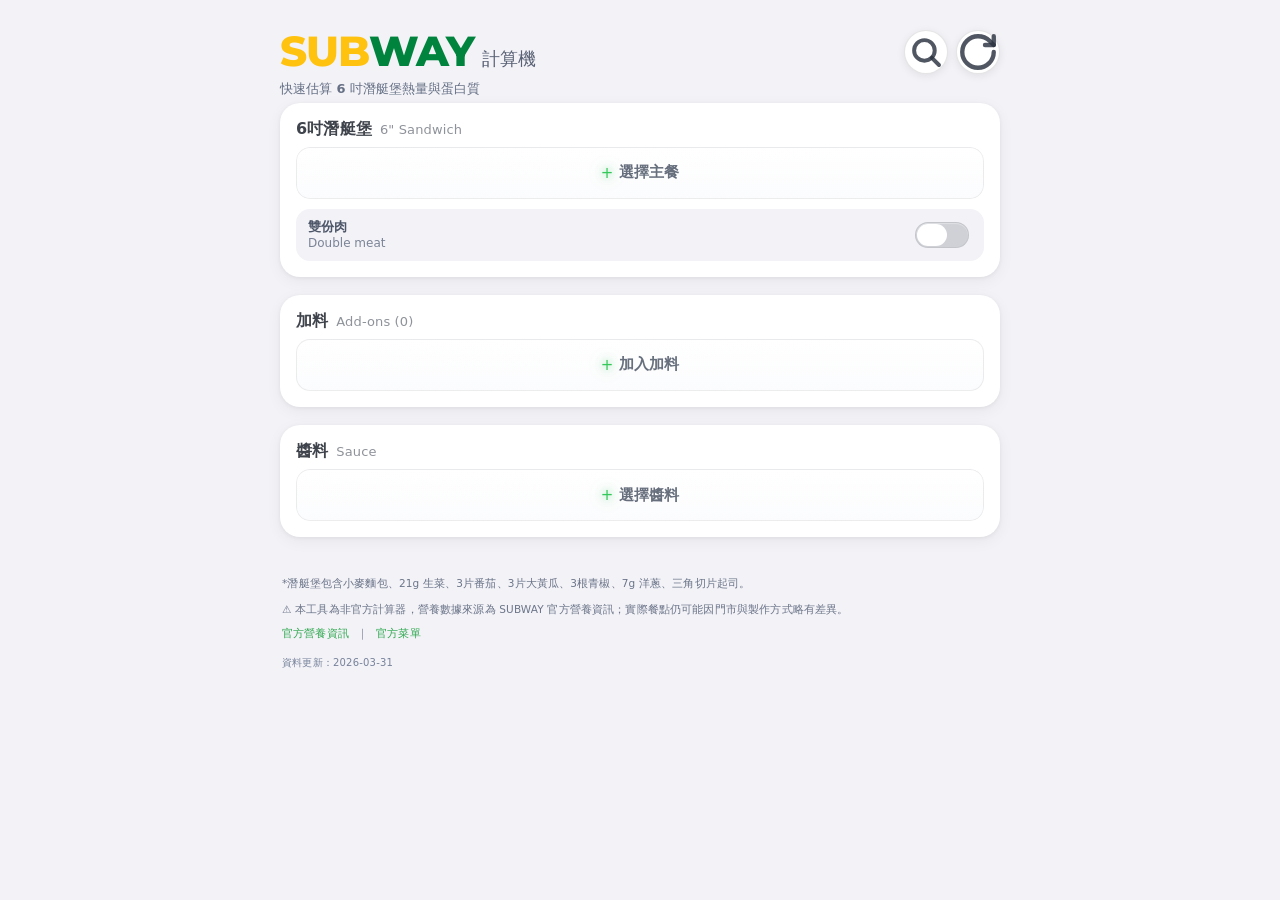
==== index.html @ f54fceff "Resize and optimize favicon/icon-pwa to match lift-log setup - favicon.png: 1254px/860KB → 512px RGB" ====
<!DOCTYPE html>
<html lang="zh-Hant">
<head>

<meta charset="UTF-8">
<meta name="viewport" content="width=device-width, initial-scale=1, viewport-fit=cover">
<title>Subway calculator</title>
<meta name="description" content="快速估算 6 吋 Subway 潛艇堡熱量與蛋白質的非官方計算器。">

<link rel="icon" href="./favicon.png" type="image/png" />
<link rel="apple-touch-icon" href="./icon-pwa.png" />

<link href="https://fonts.googleapis.com/css2?family=Montserrat:wght@600;700;800&display=swap" rel="stylesheet">
<link rel="stylesheet" href="styles.css?v=20260620a">
</head>

<body>

<main class="app-shell">
<header class="app-header">
  <div>
    <h1 class="logo">
      <span class="sub">SUB</span><span class="way">WAY</span>
      <span class="title-sub">計算機</span>
    </h1>
    <p class="app-tagline">快速估算 6 吋潛艇堡熱量與蛋白質</p>
  </div>
  <div class="top-actions">
    <button type="button" class="icon-symbol-btn" id="historyBtn" aria-label="歷史紀錄 History" title="歷史紀錄 History" onclick="openHistory()" style="display:none;">
      <svg class="icon-symbol-btn__icon" viewBox="0 0 24 24" fill="none" stroke="currentColor" stroke-width="2.5" stroke-linecap="round" stroke-linejoin="round" aria-hidden="true">
        <path d="M3 12a9 9 0 1 0 3-6.7L3 8"/>
        <path d="M3 3v5h5"/>
        <path d="M12 7.5V12l3 1.8"/>
      </svg>
    </button>
    <button type="button" class="icon-symbol-btn" aria-label="搜尋 Search" title="搜尋 Search" onclick="openQuickSearch()">
      <svg class="icon-symbol-btn__icon" viewBox="0 0 24 24" fill="none" stroke="currentColor" stroke-width="2.5" stroke-linecap="round" stroke-linejoin="round" aria-hidden="true">
        <circle cx="11" cy="11" r="6.5"/>
        <line x1="15.7" y1="15.7" x2="20.2" y2="20.2"/>
      </svg>
    </button>
    <button type="button" class="reset-btn" aria-label="重設 Reset" title="重設 Reset" onclick="resetAll()">
      <svg class="reset-btn__icon" viewBox="0 0 24 24" fill="none" stroke="currentColor" stroke-width="2.5" stroke-linecap="round" stroke-linejoin="round" aria-hidden="true">
        <path d="M21 12a9 9 0 1 1-9-9c2.52 0 4.93 1 6.74 2.74L21 8"/>
        <path d="M21 3v5h-5"/>
      </svg>
    </button>
  </div>
</header>

<div class="builder-panel">

<!-- 主餐 -->
<section class="option-section option-section-main">
<div class="section-head section-head-main">
<div class="section-head-inline">
  <span class="section-title">6吋潛艇堡</span>
  <span class="section-subtitle section-subtitle-inline">6" Sandwich</span>
</div>
</div>
<div id="mainPickerRow" class="section-picker-top">
  <div id="mainPicker" class="picker-field picker-field--placeholder picker-field--plus" role="button" tabindex="0" onclick="openMainPicker()">
    選擇主餐
  </div>
</div>
<select id="main" onchange="calc()" style="display:none;"></select>
<div class="section-toggle-wrap section-toggle-under">
  <span class="double-meat-label">雙份肉 <span>Double meat</span></span>
  <input type="checkbox" id="double" onchange="calc()"
    onclick="event.stopPropagation()"
    ontouchstart="event.stopPropagation()">
</div>
</section>

<!-- 加料 -->
<section class="option-section">
<div class="section-head section-head-main">
  <div class="section-head-inline">
    <span class="section-title">加料</span>
    <span id="addonLabel" class="section-subtitle section-subtitle-inline">Add-ons</span>
  </div>
</div>
<div id="addonList" style="min-height:0;"></div>
<div id="addonEmptyPicker" class="picker-field picker-field--placeholder picker-field--plus section-picker-top" role="button" tabindex="0" onclick="openAddonPicker(addonActiveGroup)">
  加入加料
</div>
<div id="addonSwipeHint" class="swipe-hint" style="display:none;">左滑刪除 Swipe to delete</div>
</section>

<!-- 醬料 -->
<section class="option-section">
<div class="section-head section-head-main">
  <div class="section-head-inline">
    <span class="section-title">醬料</span>
    <span class="section-subtitle section-subtitle-inline">Sauce</span>
  </div>
</div>
<div id="sauce1Row" class="section-picker-top">
  <div id="sauce1Picker" class="picker-field picker-field-fill picker-field--placeholder picker-field--plus" role="button" tabindex="0" onclick="openSauce1Picker()">
    選擇醬料
  </div>
</div>
<input type="hidden" id="sauce1" value="">
  <div id="sauce2EmptyPicker" class="picker-field picker-field--placeholder picker-field--plus stack-gap" role="button" tabindex="0" onclick="addSauce2()" style="display:none;">
    加第二種醬
  </div>
  <div id="sauce2List" class="stack-gap"></div>
  <div id="sauceSwipeHint" class="swipe-hint" style="display:none;">左滑刪除 Swipe to delete</div>
</section>

<div id="disclaimerDetail" class="footer-detail footer-detail-static">
  <p class="footer-line">*潛艇堡包含小麥麵包、21g 生菜、3片番茄、3片大黃瓜、3根青椒、7g 洋蔥、三角切片起司。</p>
  <p class="footer-line">⚠️ 本工具為非官方計算器，營養數據來源為 SUBWAY 官方營養資訊；實際餐點仍可能因門市與製作方式略有差異。</p>
  <p class="footer-links">
    <a href="https://subway.com.tw/GoWeb2/include/meals-nutrition.html" target="_blank" rel="noopener noreferrer" class="footer-inline-link">官方營養資訊</a>
    <span class="footer-link-sep">｜</span>
    <a href="https://subway.com.tw/GoWeb2/include/index.php?Page=1&Cate02=%E6%BD%9B%E8%89%87%E5%A0%A1" target="_blank" rel="noopener noreferrer" class="footer-inline-link">官方菜單</a>
  </p>
  <p class="footer-version">資料更新：2026-03-31</p>
</div>
</div>

<!-- 結果 -->
<div class="result" id="result" aria-live="polite"></div>
</main>

<div id="addonModal" class="sheet-modal" role="dialog" aria-modal="true" aria-labelledby="addonModalTitle">
  <div class="sheet-panel" tabindex="-1">
    <div class="sheet-grabber-wrap" aria-hidden="true"><div class="sheet-grabber"></div></div>
    <div id="addonModalTitle" class="modal-panel-title">選擇加料</div>
    <div id="addonCategoriesWrapper" class="modal-categories-wrapper">
      <div id="addonModalCategories" class="modal-categories"></div>
    </div>
    <input id="addonSearch" class="modal-search-input" type="text" placeholder="Search" autocomplete="off" oninput="renderAddonItems(addonActiveGroup)">
    <div id="addonItems" class="modal-items"></div>
  </div>
</div>
<div id="mainModal" class="sheet-modal" role="dialog" aria-modal="true" aria-labelledby="mainModalTitle">
  <div class="sheet-panel" tabindex="-1">
    <div class="sheet-grabber-wrap" aria-hidden="true"><div class="sheet-grabber"></div></div>
    <div id="mainModalTitle" class="modal-panel-title">選擇主餐</div>
    <div id="mainCategoriesWrapper" class="modal-categories-wrapper">
      <div id="mainModalCategories" class="modal-categories"></div>
    </div>
    <input id="mainSearch" class="modal-search-input" type="text" placeholder="Search" autocomplete="off" oninput="renderMainItems(mainActiveGroup)">
    <div id="mainItems" class="modal-items"></div>
  </div>
</div>
<div id="sauceModal" class="sheet-modal" role="dialog" aria-modal="true" aria-labelledby="sauceModalTitle">
  <div class="sheet-panel" tabindex="-1">
    <div class="sheet-grabber-wrap" aria-hidden="true"><div class="sheet-grabber"></div></div>
    <div id="sauceModalTitle" class="modal-panel-title">選擇醬料</div>
    <div id="sauceItems" class="modal-items"></div>
  </div>
</div>
<div id="historyModal" class="sheet-modal" role="dialog" aria-modal="true" aria-labelledby="historyModalTitle">
  <div class="sheet-panel" tabindex="-1">
    <div class="sheet-grabber-wrap" aria-hidden="true"><div class="sheet-grabber"></div></div>
    <div class="modal-head-row">
      <div id="historyModalTitle" class="modal-panel-title">歷史紀錄</div>
      <button type="button" id="historyClearBtn" class="modal-clear-btn" onclick="clearHistory()">清除 Clear</button>
    </div>
    <div id="historyItems" class="modal-items"></div>
  </div>
</div>
<div id="quickSearchModal" class="sheet-modal" role="dialog" aria-modal="true" aria-labelledby="quickSearchModalTitle">
  <div class="sheet-panel" tabindex="-1">
    <div class="sheet-grabber-wrap" aria-hidden="true"><div class="sheet-grabber"></div></div>
    <div id="quickSearchModalTitle" class="modal-panel-title">快速搜尋</div>
    <input id="quickSearchInput" class="modal-search-input" type="text" placeholder="Search" autocomplete="off" oninput="renderQuickSearchItems()">
    <div id="quickSearchItems" class="modal-items"></div>
  </div>
</div>
<script src="app.js?v=20260620a"></script>
</body>
</html>
---- styles.css ----
:root {
  --subway-green-light: #34C759;
  --accent-purple: #6a0dad;
  --ios-green-btn: #34C759;
  --ios-green-on: #f3fff7;
  --kcal-muted: #8E8E93;
  --glass-bg: rgba(246,247,249,0.84);
  --glass-border: rgba(203,206,213,0.62);
  --glass-highlight: rgba(255,255,255,0.62);
  --glass-shadow: 0 18px 34px rgba(34,36,42,0.16);
  --glass-blur: 16px;
  --glass-sat: 135%;
}

html {
  background: #1b1f26;
  overflow-x: hidden;
}

body {
  font-family: -apple-system, BlinkMacSystemFont, "SF Pro Text", "SF Pro Display", system-ui, sans-serif;
  background: #F2F2F7;
  margin: 0;
  padding: 14px 20px 20px;
  color: #1C1C1E;
  line-height: 1.45;
  padding-bottom: calc(180px + env(safe-area-inset-bottom));
  -webkit-overflow-scrolling: touch;
  touch-action: manipulation;
  overscroll-behavior-y: contain;
}

body.modal-open {
  overflow: hidden;
}

.logo {
  font-family: 'Montserrat', -apple-system, BlinkMacSystemFont, system-ui;
  font-size: 38px;
  font-weight: 800;
  letter-spacing: 0.5px;
  margin-bottom: 16px;
  display: flex;
  align-items: baseline;
  -webkit-font-smoothing: antialiased;
}

.logo .sub {
  color: #FFC20E;
  letter-spacing: -1px;
}

.logo .way {
  color: #00843D;
  letter-spacing: -1px;
}

.logo .title-sub {
  font-size: 18px;
  color: #596174;
  letter-spacing: 0;
  font-weight: 500;
  margin-left: 10px;
  transform: translateY(-1px);
}

.top-actions {
  position: fixed;
  top: calc(6px + env(safe-area-inset-top));
  right: 14px;
  z-index: 1200;
  display: flex;
  flex-direction: column;
  align-items: flex-end;
  gap: 0;
  margin: 0;
}

.reset-row {
  display: flex;
  justify-content: flex-end;
  margin-top: 0;
  margin-bottom: 10px;
}

.icon-symbol-btn {
  border: none;
  background: transparent;
  box-shadow: none;
  border-radius: 0;
  width: auto;
  height: auto;
  padding: 0 2px;
  color: #656a73;
  font-size: 30px;
  line-height: 1;
  font-weight: 420;
  display: inline-flex;
  align-items: center;
  justify-content: center;
  transition: color 0.16s ease, transform 0.16s ease, opacity 0.16s ease;
}

.icon-symbol-btn:hover {
  color: #4f545f;
  transform: translateY(-1px);
  filter: none;
}

.icon-symbol-btn:active {
  transform: translateY(0);
}

.reset-btn {
  width: 46px;
  height: 46px;
  padding: 0;
  border-radius: 999px;
  border: none;
  background: rgba(131,136,145,0.42);
  color: #ffffff;
  font-size: 19px;
  font-weight: 300;
  line-height: 1;
  letter-spacing: 0;
  display: inline-flex;
  align-items: center;
  justify-content: center;
  box-shadow: none;
  backdrop-filter: blur(6px);
  -webkit-backdrop-filter: blur(6px);
  transition: transform 0.2s ease, color 0.2s ease, border-color 0.2s ease, background 0.2s ease, box-shadow 0.2s ease;
}

.reset-btn:hover {
  color: #ffffff;
  background: rgba(121,126,136,0.5);
}

.reset-btn:active {
  background: rgba(109,115,126,0.56);
}

.reset-btn.animating {
  animation: resetBtnSpin 0.38s cubic-bezier(.22,.61,.36,1);
}

.double-meat-label {
  font-size: 13px;
  color: #60697a;
  font-weight: 600;
  line-height: 1.1;
}

.card {
  background: var(--glass-bg);
  border-radius: 28px;
  padding: 20px 18px;
  margin-bottom: 20px;
  box-shadow: var(--glass-shadow), inset 0 1px 0 rgba(255,255,255,0.58);
  border: none;
  position: relative;
  z-index: 0;
  transition: 0.15s ease;
  backdrop-filter: blur(var(--glass-blur)) saturate(var(--glass-sat));
  -webkit-backdrop-filter: blur(var(--glass-blur)) saturate(var(--glass-sat));
}

.card::before {
  content: "";
  position: absolute;
  inset: 1px;
  border-radius: 28px;
  pointer-events: none;
  background: linear-gradient(180deg, var(--glass-highlight) 0%, rgba(255,255,255,0.14) 50%, rgba(255,255,255,0) 100%);
  opacity: 0.86;
}

/* Lean sections: title outside, only picker rows visible */
.option-section {
  margin-bottom: 20px;
}

.option-section-main {
  margin-bottom: 14px;
}

.section-head {
  margin-bottom: 4px;
}

.section-head-main {
  display: flex;
  justify-content: space-between;
  align-items: center;
}

.section-head-stack {
  display: flex;
  flex-direction: column;
  align-items: flex-start;
}

.section-head-inline {
  display: flex;
  align-items: baseline;
  gap: 8px;
}

.section-toggle-wrap {
  display: flex;
  align-items: center;
  gap: 8px;
  line-height: 1;
}

.section-toggle-under {
  margin-top: 6px;
  justify-content: flex-end;
}

.section-picker-top {
  margin-top: 6px;
}

.section-title {
  font-size: 17px;
  font-weight: 700;
  color: rgba(47,51,60,0.92);
  line-height: 1.26;
  letter-spacing: 0.01em;
}

.section-subtitle {
  color: rgba(130,134,142,0.9);
  font-size: 13px;
  font-weight: 400;
  line-height: 1.34;
  letter-spacing: 0.01em;
}

.section-subtitle-inline {
  white-space: nowrap;
}

label {
  font-size: 17px;
  font-weight: 600;
  margin-bottom: 6px;
  color: #1c1c1e;
  display: flex;
  align-items: center;
}

select {
  width: 100%;
  margin-top: 12px;
  padding: 14px;
  border-radius: 28px;
  border: 1px solid #e5e5ea;
  background: #f9f9f9;
  color: #000;
  font-size: 17px;
  line-height: 1.4;
  min-height: 48px;
  appearance: none;
  -webkit-appearance: none;
  position: relative;
  z-index: 1;
  font-weight: 400;
  transition: all 0.15s ease;
  cursor: pointer;
  transform-origin: center;
  -webkit-tap-highlight-color: transparent;
  background-image: url("data:image/svg+xml;utf8,<svg fill='%238e8e93' height='20' viewBox='0 0 20 20' width='20' xmlns='http://www.w3.org/2000/svg'><path d='M5 7l5 5 5-5z'/></svg>");
  background-repeat: no-repeat;
  background-position: right 12px center;
  background-size: 16px;
}
select option {
  font-size: 17px;
}

select:hover {
  background-color: #fff;
  border-color: #d1d1d6;
}
select:active {
  background: #fff;
}

button:hover {
  filter: brightness(1.05);
}
button:active {
  filter: brightness(0.95);
}

button:focus-visible,
.picker-field:focus-visible {
  outline: 3px solid rgba(52,199,89,0.38);
  outline-offset: 3px;
}

.modal-search-input:focus-visible {
  outline: none;
}

select:focus {
  outline: none;
  border-color: var(--ios-green-btn);
  box-shadow: 0 0 0 2px rgba(47,168,79,0.22);
}

select:focus-visible {
  box-shadow: 0 0 0 2px rgba(47,168,79,0.22);
}

.picker-field {
  padding: 12px 12px;
  border-radius: 28px;
  border: 1px solid rgba(255,255,255,0.44);
  background:
    linear-gradient(180deg, rgba(255,255,255,0.26) 0%, rgba(230,236,245,0.16) 100%),
    radial-gradient(125% 125% at 8% -20%, rgba(255,255,255,0.68) 0%, rgba(255,255,255,0) 62%);
  color: rgba(40,49,63,0.92);
  font-size: 17px;
  line-height: 1.3;
  min-height: 48px;
  display: flex;
  align-items: center;
  cursor: pointer;
  position: relative;
  overflow: hidden;
  backdrop-filter: blur(22px) saturate(146%);
  -webkit-backdrop-filter: blur(22px) saturate(146%);
  box-shadow: inset 0 1px 0 rgba(255,255,255,0.62);
  -webkit-tap-highlight-color: transparent;
}

.picker-field:not(.picker-field--plus) {
  padding-right: 12px;
}

.picker-field:not(.picker-field--plus)::after {
  content: none;
}

.picker-field-with-minus::after {
  content: none !important;
}

.picker-field::before {
  content: none;
}

.picker-field-fill {
  flex: 1;
}

.picker-field--placeholder {
  color: rgba(123,131,146,0.9);
}

.picker-field--plus {
  justify-content: center;
  text-align: center;
  font-size: 20px;
  font-weight: 400;
  letter-spacing: 0;
  color: rgba(136,145,160,0.9);
}

.picker-zh-line {
  display: block;
  line-height: 1.28;
  white-space: nowrap;
  max-width: 100%;
  overflow: hidden;
  text-overflow: ellipsis;
}

.picker-en-break {
  display: block;
  margin-top: 3px;
  line-height: 1.28;
  white-space: nowrap;
  max-width: 100%;
  overflow: hidden;
  text-overflow: ellipsis;
  color: rgba(94,103,119,0.88);
  font-size: 0.9em;
}

.picker-zh-inline {
  line-height: 1.28;
  letter-spacing: 0.005em;
}

.picker-en-inline {
  color: rgba(94,103,119,0.88);
  font-size: 0.82em;
  margin-left: 10px;
  letter-spacing: 0.01em;
  line-height: 1.28;
  display: inline-block;
  transform: translateY(0.6px);
}

.picker-field.picker-field--bilingual-break {
  flex-direction: column;
  align-items: flex-start;
  justify-content: center;
  gap: 1px;
}

.picker-field.picker-field--plus {
  background:
    linear-gradient(180deg, rgba(255,255,255,0.26) 0%, rgba(230,236,245,0.16) 100%),
    radial-gradient(125% 125% at 8% -20%, rgba(255,255,255,0.68) 0%, rgba(255,255,255,0) 62%);
  box-shadow: inset 0 1px 0 rgba(255,255,255,0.62);
}

.modal-search-input {
  width: 100%;
  max-width: 100%;
  box-sizing: border-box;
  margin: 6px 0 10px;
  padding: 10px 12px 10px 44px;
  border-radius: 28px;
  border: 1px solid rgba(170,174,182,0.56);
  background-color: transparent;
  background-image: url("data:image/svg+xml;utf8,<svg xmlns='http://www.w3.org/2000/svg' viewBox='0 0 24 24'><circle cx='11' cy='11' r='6.5' stroke='%236a6f78' stroke-width='2.8' fill='none'/><line x1='15.7' y1='15.7' x2='20.2' y2='20.2' stroke='%236a6f78' stroke-width='2.8' stroke-linecap='round'/></svg>");
  background-repeat: no-repeat;
  background-position: 12px center;
  background-size: 18px 18px;
  color: #232933;
  font-size: 16px;
  outline: none;
  backdrop-filter: blur(12px) saturate(130%);
  -webkit-backdrop-filter: blur(12px) saturate(130%);
}

.modal-search-input:focus {
  border-color: rgba(188,192,199,0.72);
  box-shadow: 0 0 0 2px rgba(255,255,255,0.12);
}

.modal-item-title {
  font-weight: 500;
  line-height: 1.3;
  letter-spacing: 0.005em;
}

.modal-item-title.modal-title-break {
  display: flex;
  flex-direction: column;
  align-items: flex-start;
  gap: 2px;
}

.modal-zh-inline {
  color: inherit;
  line-height: 1.28;
}

.modal-panel-title {
  font-size: 16px;
  font-weight: 650;
  line-height: 1.3;
  margin-bottom: 8px;
  color: rgba(98,104,116,0.9);
}

.modal-en-inline {
  color: inherit;
  margin-left: 4px;
  font-size: 0.88em;
  letter-spacing: 0;
  line-height: 1.3;
  display: inline-block;
  transform: translateY(0.5px);
}

.modal-en-break {
  display: block;
  color: inherit;
  font-size: 0.88em;
  line-height: 1.3;
  letter-spacing: 0.01em;
  margin-top: 2px;
}

.item-protein {
  font-size: 11px;
  color: var(--kcal-muted);
  display: block;
}

.item-efficiency {
  font-size: 11px;
  color: var(--kcal-muted);
  display: block;
}

.modal-recent-hint {
  font-size: 10px;
  color: #74809a;
  padding: 6px 12px 6px;
  letter-spacing: 0.2px;
  line-height: 1;
}

.modal-recent-shortcuts {
  padding: 4px 12px 10px;
  border-bottom: 1px solid #e7e8ed;
  margin-bottom: 2px;
}

.modal-recent-row {
  display: flex;
  gap: 8px;
  overflow-x: auto;
  padding-bottom: 2px;
  scrollbar-width: none;
  -ms-overflow-style: none;
}

.modal-recent-row::-webkit-scrollbar {
  display: none;
}

.modal-recent-btn {
  border: 1px solid rgba(47,168,79,0.35);
  background: rgba(47,168,79,0.1);
  color: #1f8f44;
  border-radius: 999px;
  font-size: 12px;
  font-weight: 600;
  padding: 6px 10px;
  white-space: nowrap;
  min-height: 34px;
}

.swipe-hint {
  font-size: 11px;
  color: #768198;
  margin-top: 6px;
  margin-bottom: 2px;
}

.minus-btn {
  border: 1px solid rgba(199,58,51,0.3);
  background: rgba(199,58,51,0.12);
  border-radius: 50%;
  width: 28px;
  height: 28px;
  display: flex;
  align-items: center;
  justify-content: center;
  font-size: 18px;
  cursor: pointer;
  color: #c73a33;
  transition: all 0.15s ease;
  opacity: 0.9;
}

.picker-row-with-minus {
  position: relative;
  display: block;
}

.picker-row-with-minus .minus-btn {
  position: absolute;
  right: 10px;
  top: 50%;
  transform: translateY(-50%);
  z-index: 2;
  opacity: 0;
  pointer-events: none;
  transition: opacity 0.18s ease;
}

.picker-row-with-minus.swiped .minus-btn {
  opacity: 1;
  pointer-events: auto;
}

.picker-row-with-minus:hover .minus-btn,
.picker-row-with-minus:focus-within .minus-btn {
  opacity: 1;
  pointer-events: auto;
}

.picker-field-with-minus {
  padding-right: 12px;
  transition: transform 0.2s ease;
}

.picker-select-flash {
  animation: pickerSelectFlash 0.26s cubic-bezier(.22,.61,.36,1);
}

.picker-soft-appear {
  animation: pickerSoftAppear 0.24s cubic-bezier(.22,.61,.36,1);
}

.picker-row-with-minus.row-enter {
  animation: rowEnterPop 0.28s cubic-bezier(.2,.7,.2,1);
}

@keyframes pickerSelectFlash {
  0% {
    transform: scale(1);
    box-shadow: 0 0 0 0 rgba(95,211,125,0);
  }
  45% {
    transform: scale(0.995);
    box-shadow: 0 0 0 3px rgba(95,211,125,0.16);
  }
  100% {
    transform: scale(1);
    box-shadow: 0 0 0 0 rgba(95,211,125,0);
  }
}

@keyframes pickerSoftAppear {
  0% {
    opacity: 0;
    transform: translateY(6px) scale(0.995);
  }
  100% {
    opacity: 1;
    transform: translateY(0) scale(1);
  }
}

@keyframes rowEnterPop {
  0% {
    opacity: 0;
    transform: translateY(8px) scale(0.986);
    filter: saturate(0.96);
  }
  65% {
    opacity: 1;
    transform: translateY(-1px) scale(1.003);
    filter: saturate(1.02);
  }
  100% {
    opacity: 1;
    transform: translateY(0) scale(1);
    filter: none;
  }
}

/* Peek animation: hint at swipe-to-delete on first item */
@keyframes swipePeek {
  0%   { transform: translateX(0); }
  18%  { transform: translateX(-62px); }
  62%  { transform: translateX(-62px); }
  82%  { transform: translateX(4px); }
  100% { transform: translateX(0); }
}
.swipe-row.peek-hint .picker-field {
  animation: swipePeek 0.9s cubic-bezier(.36,.07,.19,.97) 0.55s both;
  pointer-events: none;
}
.swipe-row.peek-hint .swipe-clear-btn {
  opacity: 1 !important;
  pointer-events: none;
}

.picker-row-with-minus.removing,
.swipe-row.removing {
  pointer-events: none;
  will-change: transform, opacity;
  animation: rowDeleteOut 0.34s cubic-bezier(.20,.72,.28,1) forwards;
}

.picker-row-with-minus.removing .picker-field,
.swipe-row.removing .picker-field {
  opacity: 0.9;
  will-change: transform, opacity, filter;
  animation: deletePopField 0.34s cubic-bezier(.20,.72,.28,1) forwards;
}

.picker-row-with-minus.removing .minus-btn,
.swipe-row.removing .swipe-clear-btn {
  opacity: 0;
  transition: opacity 0.18s ease;
}

.swipe-row {
  position: relative;
  overflow: hidden;
  border-radius: 14px;
  isolation: isolate;
}

.swipe-row .picker-field {
  transition: transform 0.2s ease;
  touch-action: pan-y;
  position: relative;
  z-index: 2;
}

.swipe-row.swipe-dragging .picker-field {
  transition: none;
}

body.swipe-dragging {
  user-select: none;
  -webkit-user-select: none;
  cursor: grabbing;
}

.swipe-clear-btn {
  position: absolute;
  right: 0;
  top: 0;
  bottom: 0;
  transform: translateX(-10px);
  width: 56px;
  height: auto;
  border-radius: 14px;
  border: 1px solid rgba(255,255,255,0.44);
  background:
    linear-gradient(180deg, rgba(255,255,255,0.28) 0%, rgba(230,236,245,0.18) 100%),
    radial-gradient(120% 120% at 8% -20%, rgba(255,255,255,0.7) 0%, rgba(255,255,255,0) 62%);
  box-shadow: inset 0 1px 0 rgba(255,255,255,0.62);
  font-size: 15px;
  font-weight: 600;
  letter-spacing: 0.01em;
  backdrop-filter: blur(22px) saturate(146%);
  -webkit-backdrop-filter: blur(22px) saturate(146%);
  opacity: 0;
  pointer-events: none;
  transition: opacity 0.18s ease, width 0.08s ease, padding-left 0.14s ease,
              background 0.16s ease, border-radius 0.14s ease;
  z-index: 1;
  overflow: hidden;
  white-space: nowrap;
  display: inline-flex;
  align-items: center;
  justify-content: flex-end;
  padding: 0 16px;
  --clearLabelOpacity: 0;
  color: rgba(199,58,51,var(--clearLabelOpacity));
  min-height: 44px;
}

/* Commit state: full row width, label left-aligned, intense red */
.swipe-clear-btn.swipe-commit {
  justify-content: flex-start;
  padding-left: 22px;
  border-radius: 16px;
  background: linear-gradient(135deg, #e03428 0%, #c73a33 100%);
  border-color: rgba(255,120,100,0.4);
  box-shadow: inset 0 1px 0 rgba(255,200,190,0.3), 0 2px 12px rgba(199,58,51,0.35);
  --clearLabelOpacity: 1;
  color: #fff;
}

.swipe-row.swipe-dragging .swipe-clear-btn {
  transition: none;
}

.swipe-row.swiped .swipe-clear-btn {
  opacity: 1;
  pointer-events: auto;
}

@media (hover: hover) and (pointer: fine) {
  .swipe-hint {
    display: none !important;
  }
}

/* First sauce row clear animation (without removing DOM node) */
.picker-field.main-removing,
.picker-field.sauce-main-removing {
  animation: sauceMainClearOut 0.18s cubic-bezier(.22,.61,.36,1);
}

@keyframes sauceMainClearOut {
  0% {
    opacity: 1;
    transform: translateX(0) scale(1);
  }
  100% {
    opacity: 0.56;
    transform: translateX(-10px) scale(0.992);
  }
}

@keyframes rowDeleteOut {
  0% {
    opacity: 1;
    transform: translateX(0) scale(1);
  }
  35% {
    opacity: 0.92;
    transform: translateX(-16px) scale(0.998);
  }
  100% {
    opacity: 0;
    transform: translateX(-72px) scale(0.99);
  }
}

@keyframes deletePopField {
  0% {
    opacity: 1;
    transform: scale(1);
    filter: saturate(1);
  }
  45% {
    opacity: 0.78;
    transform: translateX(-8px) scale(0.998);
    filter: saturate(0.95);
  }
  100% {
    opacity: 0.38;
    transform: translateX(-14px) scale(0.995);
    filter: saturate(0.88);
  }
}

#addonList .addon-row .picker-field {
  margin-top: 0;
  font-weight: 400;
}

.footer-detail {
  font-size: 10.5px;
  color: #6c7589;
  line-height: 1.68;
  letter-spacing: 0.15px;
  margin-top: 8px;
}

.footer-detail-static {
  margin-top: 18px;
  padding: 0 2px 4px;
}

.footer-line,
.footer-links,
.footer-subline,
.footer-version {
  margin: 0;
}

.footer-line {
  font-weight: 520;
}

.footer-line + .footer-line,
.footer-line + .footer-links,
.footer-links + .footer-subline,
.footer-subline + .footer-version {
  margin-top: 8px;
}

.footer-links {
  display: flex;
  align-items: center;
  gap: 8px;
  flex-wrap: wrap;
  line-height: 1.3;
}

.footer-links + .footer-version {
  margin-top: 14px;
}

.footer-link-sep {
  color: #7a8498;
  font-size: 11px;
}

.footer-subline {
  font-size: 10.5px;
  color: #738098;
}

.footer-version {
  font-size: 10px;
  color: #77829a;
  letter-spacing: 0.2px;
}

.footer-inline-link {
  color: #2fa84f;
  text-decoration: none;
  font-weight: 580;
}

.result {
  position: fixed;
  bottom: 20px;
  left: 20px;
  right: 20px;
  z-index: 9999;
  background: #1C1C1E;
  padding: 18px;
  border-radius: 24px;
  font-size: 18px;
  font-weight: 600;
  box-shadow: 0 8px 32px rgba(0,0,0,0.22), 0 2px 8px rgba(0,0,0,0.12);
  color: #F2F2F7;
  border: 1px solid rgba(255,255,255,0.1);
  backdrop-filter: none;
  -webkit-backdrop-filter: none;
  overflow: hidden;
  margin-bottom: 10px;
  padding-bottom: calc(18px + env(safe-area-inset-bottom));
  opacity: 0;
  pointer-events: none;
  transition: opacity 0.25s ease, box-shadow 0.2s ease;
  transform: translateZ(0);
}

.result.active {
  opacity: 1;
}

.result.pop {
  animation: resultPopIn 0.34s cubic-bezier(.22,.61,.36,1);
}

@keyframes resultPopIn {
  0% {
    transform: translateY(14px) scale(0.97);
    opacity: 0.45;
  }
  65% {
    transform: translateY(-3px) scale(1.01);
    opacity: 1;
  }
  100% {
    transform: translateY(0) scale(1);
    opacity: 1;
  }
}
button {
  -webkit-tap-highlight-color: transparent;
}

button:active {
  transition: none;
}
.result::before {
  /* removed decorative gradient overlay */
}

/* .result.update removed */

.result strong {
  font-size: 20px;
  color: #34C759;
}

.result-copy-btn {
  border: none;
  background: rgba(131,136,145,0.42);
  color: #ffffff;
  border-radius: 999px;
  line-height: 1;
  width: 46px;
  height: 46px;
  padding: 0;
  display: inline-flex;
  align-items: center;
  justify-content: center;
  position: relative;
  box-shadow: none;
  backdrop-filter: blur(6px);
  -webkit-backdrop-filter: blur(6px);
  transition: transform 0.16s ease, background-color 0.16s ease, box-shadow 0.16s ease;
}

.result-copy-btn:hover {
  background: rgba(121,126,136,0.5);
}

.result-copy-btn:active {
  transform: scale(0.96);
}

.copy-icon-stack {
  position: relative;
  width: 20px;
  height: 20px;
  display: block;
  transform: translateY(0.2px);
  opacity: 1;
  transition: opacity 0.18s ease, transform 0.18s ease;
}

.copy-icon-stack svg {
  width: 100%;
  height: 100%;
  display: block;
}

.copy-icon-check {
  position: absolute;
  inset: 0;
  display: inline-flex;
  align-items: center;
  justify-content: center;
  font-size: 19px;
  line-height: 1;
  font-weight: 360;
  opacity: 0;
  transform: translateY(0.2px) scale(0.76);
  transition: opacity 0.18s ease, transform 0.18s ease;
}

.result-copy-btn.copied .copy-icon-stack {
  opacity: 0;
  transform: scale(0.76);
}

.result-copy-btn.copied .copy-icon-check {
  opacity: 1;
  transform: scale(1);
}

.result-detail-btn {
  border: none;
  background: transparent;
  color: rgba(255,255,255,0.5);
  border-radius: 0;
  min-width: 20px;
  height: 20px;
  padding: 0;
  display: inline-flex;
  align-items: center;
  justify-content: center;
  transition: color 0.2s ease, transform 0.2s ease;
  min-width: 32px;
  min-height: 32px;
}

.result-detail-icon {
  font-size: 15px;
  line-height: 1;
  display: inline-block;
  transform: translateY(-1px) rotate(0deg);
  transition: transform 0.22s cubic-bezier(.22,.61,.36,1);
}

.result-detail-btn.expanded .result-detail-icon {
  transform: translateY(-1px) rotate(180deg);
}

.modal-checkmark {
  color: var(--ios-green-btn);
  font-size: 14px;
  font-weight: 800;
  min-width: 14px;
  text-align: center;
  flex: 0 0 14px;
}

.modal-item-meta-wrap {
  display: flex;
  align-items: center;
  justify-content: flex-end;
  gap: 8px;
  flex: 0 0 auto;
  min-width: 92px;
}

.modal-item-meta-wrap--efficiency {
  min-width: 112px;
}

.modal-item-kcal {
  font-size: 12px;
  color: var(--kcal-muted);
  white-space: nowrap;
  text-align: right;
  line-height: 1.2;
}

.modal-item-kcal--efficiency {
  white-space: normal;
  line-height: 1.35;
}

.copy-toast {
  position: fixed;
  left: 50%;
  bottom: calc(110px + env(safe-area-inset-bottom));
  transform: translateX(-50%) translateY(8px);
  background: rgba(28,30,36,0.92);
  color: #f7f8fb;
  padding: 8px 12px;
  border-radius: 10px;
  font-size: 12px;
  font-weight: 600;
  opacity: 0;
  pointer-events: none;
  transition: opacity 0.16s ease, transform 0.16s ease;
  z-index: 11000;
}

#mainModal,
#addonModal,
#sauceModal,
#quickSearchModal {
  background: rgba(0,0,0,0.3) !important;
  backdrop-filter: none;
  -webkit-backdrop-filter: none;
}

#mainModal > div,
#addonModal > div,
#sauceModal > div,
#quickSearchModal > div {
  background: rgba(240,242,248,0.48) !important;
  color: #1C1C1E !important;
  border: 1px solid rgba(255,255,255,0.88) !important;
  border-bottom: none !important;
  backdrop-filter: blur(64px) saturate(220%) brightness(1.06) !important;
  -webkit-backdrop-filter: blur(64px) saturate(220%) brightness(1.06) !important;
}

#mainCategoriesWrapper,
#addonCategoriesWrapper {
  background: transparent !important;
}

#mainItems > div,
#addonItems > div,
#sauceItems > div,
#quickSearchItems > div {
  border-bottom: 1px solid rgba(0,0,0,0.07) !important;
}

#mainItems,
#addonItems,
#sauceItems,
#quickSearchItems {
  overflow-x: hidden !important;
}

.copy-toast.show {
  opacity: 1;
  transform: translateX(-50%) translateY(0);
}

body.resetting .card {
  animation: resetCardBounce 0.34s cubic-bezier(.22,.61,.36,1);
}

body.resetting .option-section {
  animation: resetCardBounce 0.34s cubic-bezier(.22,.61,.36,1);
}

@keyframes resetCardBounce {
  0% { transform: translateY(0) scale(1); opacity: 1; }
  45% { transform: translateY(6px) scale(0.992); opacity: 0.88; }
  100% { transform: translateY(0) scale(1); opacity: 1; }
}

@keyframes resetBtnSpin {
  0% { transform: rotate(0deg) scale(1); }
  45% { transform: rotate(-24deg) scale(0.95); }
  100% { transform: rotate(0deg) scale(1); }
}
/* iOS style switch */
input[type="checkbox"] {
  appearance: none;
  -webkit-appearance: none;
  width: 54px;
  height: 26px;
  background: #cfd1d7;
  border: 1px solid rgba(0,0,0,0.06);
  border-radius: 999px;
  overflow: hidden;
  position: relative;
  outline: none;
  cursor: pointer;
  transition: background 0.2s ease, border-color 0.2s ease, box-shadow 0.2s ease, transform 0.18s ease;
  box-shadow: inset 0 1px 1px rgba(255,255,255,0.35);
}

input[type="checkbox"]::after {
  content: "";
  position: absolute;
  width: 30px;
  height: 22px;
  background: #fff;
  border-radius: 999px;
  top: 1px;
  left: 1px;
  transition: transform 0.24s cubic-bezier(.22,.61,.36,1), box-shadow 0.24s ease;
  box-shadow: none;
}

input[type="checkbox"]:checked {
  background: var(--ios-green-btn);
  animation: toggleTrackPop 0.22s cubic-bezier(.22,.61,.36,1);
}

input[type="checkbox"]:checked::after {
  transform: translateX(20px);
  box-shadow: none;
}

input[type="checkbox"]:active::after {
  transform: scale(1.04);
}

input[type="checkbox"]:active {
  transform: scale(0.985);
}

@keyframes toggleTrackPop {
  0% { transform: scale(1); }
  55% { transform: scale(1.03); }
  100% { transform: scale(1); }
}

#sauce2Container {
  opacity: 0;
  transform: translateY(-4px);
  transition: all 0.2s ease;
}
#sauce2Container.show {
  opacity: 1;
  transform: translateY(0);
}

@media (prefers-color-scheme: dark) {
  body {
    background:
      radial-gradient(circle at 72% 42%, rgba(85,144,105,0.28) 0%, rgba(85,144,105,0.14) 18%, rgba(85,144,105,0) 38%),
      radial-gradient(circle at 78% 92%, rgba(198,181,42,0.2) 0%, rgba(198,181,42,0.1) 16%, rgba(198,181,42,0) 34%),
      linear-gradient(145deg, #070a0f 0%, #0b1119 44%, #030507 100%);
    color: #F2F2F7;
    --kcal-muted: rgba(186,191,202,0.76);
    --glass-bg: rgba(54,62,74,0.42);
    --glass-border: rgba(221,232,246,0.24);
    --glass-highlight: rgba(255,255,255,0.18);
    --glass-shadow: 0 18px 46px rgba(0,0,0,0.42), inset 0 1px 0 rgba(255,255,255,0.18);
    --glass-blur: 30px;
    --glass-sat: 145%;
  }

  .card {
    background:
      linear-gradient(135deg, rgba(255,255,255,0.12) 0%, rgba(255,255,255,0.04) 42%, rgba(118,150,172,0.1) 100%),
      var(--glass-bg);
    border: 1px solid var(--glass-border);
    border-radius: 28px;
    box-shadow: var(--glass-shadow);
    backdrop-filter: blur(var(--glass-blur)) saturate(var(--glass-sat));
    -webkit-backdrop-filter: blur(var(--glass-blur)) saturate(var(--glass-sat));
  }

  select {
    background: #34363d;
    color: #fff;
    border: 1px solid #4a4d56;
  }

  select:hover {
    background: #3a3d45;
  }

  .result {
    background: #1C1C1E;
    border: 1px solid rgba(255,255,255,0.12);
    border-radius: 28px;
    color: #F2F2F7;
    box-shadow: none;
    backdrop-filter: none;
    -webkit-backdrop-filter: none;
  }

  label {
    color: #f2f2f7;
  }

  .section-title {
    color: rgba(242,242,247,0.94);
  }

  .section-subtitle {
    color: rgba(159,165,178,0.88);
  }

  .logo .title-sub {
    color: #aaa;
  }

  .reset-btn {
    background: rgba(118,120,125,0.48);
    color: #f4f4f2;
    box-shadow: none;
    backdrop-filter: blur(6px);
    -webkit-backdrop-filter: blur(6px);
  }

  .reset-btn:hover {
    background: rgba(132,134,139,0.56);
    color: #f4f4f2;
  }

  .reset-btn:active {
    background: rgba(106,108,113,0.58);
    color: #f4f4f2;
  }

  .icon-symbol-btn {
    color: #c8cad1;
  }

  .icon-symbol-btn:hover {
    color: #eceef2;
  }

  .double-meat-label {
    color: #b8bbc3;
  }

  input[type="checkbox"] {
    background: #5a5d66;
    border-color: rgba(255,255,255,0.08);
    box-shadow: inset 0 1px 1px rgba(255,255,255,0.06);
  }

  input[type="checkbox"]::after {
    background: #fff;
  }

  #mainModal > div,
  #addonModal > div,
  #sauceModal > div,
  #quickSearchModal > div {
    background: rgba(22,22,26,0.52) !important;
    color: #F2F2F7 !important;
    border-color: rgba(255,255,255,0.16) !important;
    backdrop-filter: blur(64px) saturate(200%) brightness(0.96) !important;
    -webkit-backdrop-filter: blur(64px) saturate(200%) brightness(0.96) !important;
  }

  #mainModal,
  #addonModal,
  #sauceModal,
  #quickSearchModal {
    background: rgba(0,0,0,0.5) !important;
  }

  #mainCategoriesWrapper,
  #addonCategoriesWrapper {
    background: transparent !important;
  }

  #mainItems > div,
  #addonItems > div,
  #sauceItems > div,
  #quickSearchItems > div {
    border-bottom: 1px solid rgba(255,255,255,0.08) !important;
  }

  .picker-field {
    background:
      linear-gradient(135deg, rgba(255,255,255,0.1) 0%, rgba(255,255,255,0.04) 52%, rgba(144,169,188,0.08) 100%),
      rgba(57,61,70,0.36) !important;
    color: rgba(242,242,247,0.94) !important;
    border: 1px solid rgba(230,238,250,0.22) !important;
    backdrop-filter: blur(28px) saturate(145%) !important;
    -webkit-backdrop-filter: blur(28px) saturate(145%) !important;
    box-shadow: inset 0 1px 0 rgba(255,255,255,0.14), 0 12px 30px rgba(0,0,0,0.16) !important;
  }

  .picker-field:not(.picker-field--plus)::after {
    color: rgba(167,172,181,0.86);
  }

  .picker-en-break,
  .picker-en-inline {
    color: rgba(168,174,185,0.9);
    font-size: 0.82em;
    line-height: 1.28;
  }

  .picker-field::before {
    content: none;
  }

  .picker-field--placeholder {
    color: #a2a6af !important;
  }

  .picker-field--plus {
    color: #a2a6af !important;
  }

  .picker-field.picker-field--plus {
    background:
      linear-gradient(135deg, rgba(255,255,255,0.1) 0%, rgba(255,255,255,0.04) 52%, rgba(144,169,188,0.08) 100%),
      rgba(57,61,70,0.34) !important;
    border-color: rgba(230,238,250,0.22) !important;
    box-shadow: inset 0 1px 0 rgba(255,255,255,0.14), 0 12px 30px rgba(0,0,0,0.16) !important;
  }

  .footer-detail {
    color: #969ead;
  }

  .footer-link-sep {
    color: #5a6170;
  }

  .footer-subline {
    color: #8d93a1;
  }

  .footer-version {
    color: #767f91;
  }

  .modal-search-input {
    background-color: transparent;
    background-image: url("data:image/svg+xml;utf8,<svg xmlns='http://www.w3.org/2000/svg' viewBox='0 0 24 24'><circle cx='11' cy='11' r='6.5' stroke='%23f2f2f7' stroke-width='2.8' fill='none'/><line x1='15.7' y1='15.7' x2='20.2' y2='20.2' stroke='%23f2f2f7' stroke-width='2.8' stroke-linecap='round'/></svg>");
    color: #f2f2f7;
    border-color: rgba(171,175,184,0.28);
    background-repeat: no-repeat;
    background-position: 12px center;
    background-size: 18px 18px;
    backdrop-filter: blur(14px) saturate(150%);
    -webkit-backdrop-filter: blur(14px) saturate(150%);
  }

  .modal-search-input:focus {
    border-color: rgba(184,188,196,0.5);
    box-shadow: 0 0 0 2px rgba(255,255,255,0.08);
  }

  .modal-search-input::placeholder {
    color: #9aa0ad;
  }

  .modal-panel-title {
    color: rgba(170,176,186,0.9);
  }

  .modal-recent-hint {
    color: #9aa0ad;
  }

  .modal-recent-shortcuts {
    border-bottom-color: #2f3440;
  }

  .modal-recent-btn {
    color: #73d892;
    border-color: rgba(95,211,125,0.35);
    background: rgba(95,211,125,0.14);
  }

  .swipe-hint {
    color: #8f96a4;
  }

  .swipe-clear-btn {
    border: 1px solid rgba(255,255,255,0.16);
    background:
      linear-gradient(180deg, rgba(106,110,118,0.4) 0%, rgba(82,86,95,0.34) 100%),
      radial-gradient(120% 120% at 8% -20%, rgba(255,255,255,0.08) 0%, rgba(255,255,255,0) 62%);
    box-shadow: inset 0 1px 0 rgba(255,255,255,0.12);
    color: rgba(255,100,88,var(--clearLabelOpacity));
    --clearLabelOpacity: 0;
  }
  .swipe-clear-btn.swipe-commit {
    background: linear-gradient(135deg, #d93025 0%, #b52d22 100%);
    border-color: rgba(255,120,100,0.3);
    box-shadow: inset 0 1px 0 rgba(255,180,170,0.2), 0 2px 12px rgba(185,45,35,0.45);
    color: #fff;
  }

  .footer-inline-link {
    color: #73d892;
  }


  .result-copy-btn {
    background: rgba(118,120,125,0.48);
    color: #f4f4f2;
    box-shadow: none;
  }

  .result-copy-btn:hover {
    background: rgba(132,134,139,0.56);
  }

  .result-copy-btn:active {
    background: rgba(106,108,113,0.58);
  }

  .result-detail-btn {
    background: transparent;
    border: none;
    color: #a5afbf;
  }

  .minus-btn {
    background: rgba(255,106,97,0.16);
    border-color: rgba(255,106,97,0.34);
    color: #ff7f78;
  }

  .modal-checkmark {
    color: #5ec87a;
  }

  .copy-toast {
    background: rgba(9,10,13,0.95);
    border: 1px solid #3b404b;
    color: #f2f2f7;
  }

  #mainPicker:not(.picker-field--placeholder) {
    color: rgba(255,255,255,0.94) !important;
  }

}

/* UX refresh */
* {
  box-sizing: border-box;
}

body {
  min-height: 100vh;
  padding: max(18px, env(safe-area-inset-top)) 16px calc(40px + env(safe-area-inset-bottom));
  overflow-x: hidden;
}

body.has-result {
  padding-bottom: calc(156px + env(safe-area-inset-bottom));
}

.app-shell {
  width: 100%;
  max-width: 1020px;
  margin: 0 auto;
}

.app-header {
  display: flex;
  align-items: flex-start;
  justify-content: space-between;
  gap: 10px;
  margin: 2px 0 18px;
  padding-right: 92px;
}

.app-header > div:first-child {
  min-width: 0;
}

.top-actions {
  min-width: max-content;
}

.logo {
  margin: 0;
  font-size: clamp(28px, 8vw, 34px);
  line-height: 1;
}

.logo .title-sub {
  margin-left: 6px;
  font-size: 16px;
}

.app-tagline {
  margin: 8px 0 0;
  color: #667085;
  font-size: 13px;
  font-weight: 560;
  letter-spacing: 0;
}

.top-actions {
  position: static;
  flex-direction: row;
  align-items: center;
  gap: 8px;
  flex: 0 0 auto;
}

.icon-symbol-btn,
.reset-btn,
.result-copy-btn {
  width: 40px;
  height: 40px;
  border-radius: 999px;
  background: #FFFFFF;
  border: 1px solid rgba(0,0,0,0.1);
  color: rgba(43,50,64,0.82);
  box-shadow: 0 2px 8px rgba(0,0,0,0.08);
  backdrop-filter: none;
  -webkit-backdrop-filter: none;
}

.icon-symbol-btn {
  font-size: 26px;
}

.reset-btn {
  font-size: 18px;
}

.builder-panel {
  display: grid;
  gap: 16px;
}

.option-section {
  margin: 0;
  padding: 16px;
  border-radius: 20px;
  background: #FFFFFF;
  border: none;
  box-shadow: 0 1px 4px rgba(0,0,0,0.06), 0 4px 16px rgba(0,0,0,0.05);
  overflow: hidden;
  isolation: isolate;
  position: relative;
}

.section-head {
  margin-bottom: 8px;
  position: relative;
  z-index: 3;
}

.section-head-inline {
  min-width: 0;
  flex-wrap: wrap;
  row-gap: 2px;
}

.section-title {
  font-size: 16px;
}

.section-toggle-under {
  justify-content: space-between;
  margin-top: 10px;
  padding: 10px 12px;
  border-radius: 14px;
  background: #F2F2F7;
}

.double-meat-label {
  display: flex;
  flex-direction: column;
  gap: 2px;
  color: #4d5668;
}

.double-meat-label span {
  color: #7b8497;
  font-size: 12px;
  font-weight: 520;
}

.picker-field {
  min-height: 52px;
  padding: 13px 14px;
  border-radius: 14px;
  background:
    linear-gradient(180deg, rgba(255,255,255,0.26) 0%, rgba(230,236,245,0.16) 100%),
    radial-gradient(125% 125% at 8% -20%, rgba(255,255,255,0.68) 0%, rgba(255,255,255,0) 62%);
  border: 1px solid rgba(0,0,0,0.07);
  box-shadow: 0 1px 3px rgba(0,0,0,0.05);
  backdrop-filter: none;
  -webkit-backdrop-filter: none;
  transition: transform 0.16s ease, border-color 0.16s ease, background 0.16s ease, box-shadow 0.16s ease;
}

.picker-field:hover {
  transform: translateY(-1px);
  border-color: rgba(47,168,79,0.36);
}

.picker-field--plus {
  font-size: 15px;
  font-weight: 680;
  color: rgba(70,79,96,0.82);
}

.picker-field--plus::before {
  content: "+";
  margin-right: 6px;
  color: var(--ios-green-btn);
  font-size: 1em;
  font-weight: 400;
  line-height: 1;
  text-shadow: 0 0 8px rgba(52,199,89,0.7), 0 0 18px rgba(52,199,89,0.35);
}

.picker-field--bilingual-break::before,
.picker-field:not(.picker-field--plus)::before {
  content: none;
}

.swipe-clear-btn {
  border-radius: 14px;
}

.footer-detail-static {
  padding: 2px 2px 0;
  overflow-wrap: anywhere;
}

.result {
  left: 16px;
  right: 16px;
  bottom: 12px;
  max-width: calc(1020px - 32px);
  margin: 0 auto;
  border-radius: 20px;
  padding: 14px 14px calc(14px + env(safe-area-inset-bottom));
  box-shadow: 0 18px 44px rgba(30,34,44,0.18), inset 0 1px 0 rgba(255,255,255,0.7);
}

.result strong {
  font-size: inherit;
}

.sheet-modal {
  position: fixed;
  inset: 0;
  display: none;
  z-index: 10000;
  background: rgba(29,32,38,0.34);
  backdrop-filter: blur(5px);
  -webkit-backdrop-filter: blur(5px);
}

.sheet-panel {
  position: absolute;
  left: 8px;
  right: 8px;
  bottom: 0;
  height: min(76vh, 680px);
  display: flex;
  flex-direction: column;
  padding: 10px 14px max(20px, env(safe-area-inset-bottom));
  border-top-left-radius: 28px;
  border-top-right-radius: 28px;
  /* Liquid glass */
  background: rgba(240,242,248,0.48);
  color: #1C1C1E;
  border: 1px solid rgba(255,255,255,0.88);
  border-bottom: 0;
  box-shadow:
    inset 0 1.5px 0 rgba(255,255,255,0.98),
    inset 0 0 0 1px rgba(255,255,255,0.22),
    0 -8px 48px rgba(0,0,0,0.13),
    0 -1px 12px rgba(0,0,0,0.08);
  backdrop-filter: blur(64px) saturate(220%) brightness(1.06);
  -webkit-backdrop-filter: blur(64px) saturate(220%) brightness(1.06);
  overflow: hidden;
  isolation: isolate;
}

/* Specular sheen overlay */
.sheet-panel::after {
  content: "";
  pointer-events: none;
  position: absolute;
  inset: 0;
  border-top-left-radius: 28px;
  border-top-right-radius: 28px;
  background: linear-gradient(
    180deg,
    rgba(255,255,255,0.36) 0%,
    rgba(255,255,255,0.10) 18%,
    rgba(255,255,255,0) 50%
  );
  z-index: 0;
}
.sheet-panel > * { position: relative; z-index: 1; }

.sheet-grabber-wrap {
  flex-shrink: 0;
  padding: 14px 0 12px;
  display: flex;
  justify-content: center;
  cursor: grab;
  -webkit-tap-highlight-color: transparent;
  touch-action: none;
}
.sheet-grabber-wrap:active {
  cursor: grabbing;
}
.sheet-grabber {
  width: 36px;
  height: 5px;
  border-radius: 999px;
  background: rgba(100,106,120,0.3);
  pointer-events: none;
}

.modal-categories-wrapper {
  flex: 0 0 auto;
  padding-bottom: 8px;
}

.modal-categories {
  display: flex;
  gap: 8px;
  overflow-x: auto;
  padding-bottom: 2px;
  scrollbar-width: none;
}

.modal-categories::-webkit-scrollbar {
  display: none;
}

.modal-items {
  flex: 1;
  min-height: 0;
  overflow-y: auto;
  overscroll-behavior: contain;
  padding-bottom: 6px;
}

#mainItems > div,
#addonItems > div,
#sauceItems > div,
#quickSearchItems > div {
  border-radius: 12px;
}

.modal-search-input {
  min-height: 44px;
  border-radius: 14px;
}

@media (min-width: 940px) {
  body {
    padding: 28px 24px 54px;
  }

  body.has-result {
    padding-bottom: 180px;
  }

  .app-shell {
    display: block;
    max-width: 720px;
    margin: 0 auto;
  }

  .app-header {
    margin-bottom: 4px;
    padding-right: 0;
  }

  .logo {
    font-size: 42px;
  }

  .logo .title-sub {
    font-size: 18px;
    margin-left: 8px;
  }

  .icon-symbol-btn,
  .reset-btn,
  .result-copy-btn {
    width: 44px;
    height: 44px;
  }

  .builder-panel {
    gap: 18px;
  }

  .result {
    position: fixed;
    left: 0;
    right: 0;
    bottom: 24px;
    width: min(680px, calc(100vw - 48px));
    margin: 0 auto;
    padding: 18px 22px;
    border-radius: 22px;
    box-shadow: 0 8px 32px rgba(0,0,0,0.2), 0 2px 8px rgba(0,0,0,0.1);
  }

  .sheet-panel {
    left: 50%;
    right: auto;
    width: min(560px, calc(100vw - 48px));
    transform: translateX(-50%);
    border-radius: 24px 24px 0 0;
  }
}

@media (max-width: 380px) {
  body {
    padding-left: 12px;
    padding-right: 12px;
  }

  .app-shell {
    width: calc(100vw - 24px);
    max-width: calc(100vw - 24px);
  }

  .option-section {
    padding: 14px;
  }

  .logo {
    font-size: 28px;
  }

  .logo .title-sub {
    font-size: 14px;
  }

  .section-title {
    font-size: 15px;
  }
}

@media (prefers-reduced-motion: reduce) {
  *,
  *::before,
  *::after {
    animation-duration: 0.01ms !important;
    animation-iteration-count: 1 !important;
    scroll-behavior: auto !important;
    transition-duration: 0.01ms !important;
  }
}

@media (max-width: 939px) {
  .app-shell {
    width: calc(100vw - 32px);
    max-width: calc(100vw - 32px);
  }

  .app-header {
    flex-direction: column;
    padding-right: 0;
    gap: 12px;
  }

  .app-header .top-actions {
    position: static;
    align-self: stretch;
    justify-content: flex-end;
  }
}

@media (prefers-color-scheme: dark) {
  .app-tagline {
    color: #a6adbb;
  }

  .icon-symbol-btn,
  .reset-btn,
  .result-copy-btn {
    background: rgba(74,78,88,0.44);
    border-color: rgba(230,238,250,0.22);
    color: #F2F2F7;
    box-shadow: inset 0 1px 0 rgba(255,255,255,0.16), 0 12px 28px rgba(0,0,0,0.28);
    backdrop-filter: blur(24px) saturate(145%);
    -webkit-backdrop-filter: blur(24px) saturate(145%);
  }

  .option-section {
    background:
      linear-gradient(135deg, rgba(255,255,255,0.12) 0%, rgba(255,255,255,0.04) 48%, rgba(98,134,154,0.1) 100%),
      rgba(46,50,59,0.46);
    border: 1px solid rgba(230,238,250,0.22);
    box-shadow: inset 0 1px 0 rgba(255,255,255,0.14), 0 18px 46px rgba(0,0,0,0.34);
    backdrop-filter: blur(30px) saturate(145%);
    -webkit-backdrop-filter: blur(30px) saturate(145%);
  }

  .section-toggle-under {
    background: rgba(57,61,70,0.34);
    border: 1px solid rgba(230,238,250,0.12);
    box-shadow: inset 0 1px 0 rgba(255,255,255,0.08);
  }

  .double-meat-label {
    color: #d5d9e1;
  }

  .double-meat-label span {
    color: #9ba3b2;
  }

  .picker-field--plus::before {
    color: #5eda80;
    text-shadow: 0 0 8px rgba(94,218,128,0.75), 0 0 20px rgba(94,218,128,0.38);
  }

  .sheet-modal {
    background: rgba(14,16,20,0.48);
  }

  .sheet-panel {
    background: rgba(22,22,26,0.52);
    color: #F2F2F7;
    border-color: rgba(255,255,255,0.16);
    box-shadow:
      inset 0 1.5px 0 rgba(255,255,255,0.18),
      inset 0 0 0 1px rgba(255,255,255,0.06),
      0 -8px 48px rgba(0,0,0,0.5),
      0 -1px 12px rgba(0,0,0,0.3);
    backdrop-filter: blur(64px) saturate(200%) brightness(0.96);
    -webkit-backdrop-filter: blur(64px) saturate(200%) brightness(0.96);
  }
  .sheet-panel::after {
    background: linear-gradient(
      180deg,
      rgba(255,255,255,0.12) 0%,
      rgba(255,255,255,0.04) 16%,
      rgba(255,255,255,0) 46%
    );
  }

  .result {
    background:
      linear-gradient(135deg, rgba(255,255,255,0.13) 0%, rgba(255,255,255,0.04) 48%, rgba(136,151,110,0.12) 100%),
      rgba(42,47,56,0.56);
    border: 1px solid rgba(230,238,250,0.24);
    box-shadow: inset 0 1px 0 rgba(255,255,255,0.18), 0 18px 52px rgba(0,0,0,0.4);
    backdrop-filter: blur(32px) saturate(150%);
    -webkit-backdrop-filter: blur(32px) saturate(150%);
  }

  .picker-field:hover,
  .icon-symbol-btn:hover,
  .reset-btn:hover,
  .result-copy-btn:hover {
    border-color: rgba(238,245,255,0.34);
    background-color: rgba(78,84,96,0.5);
  }

  .sheet-grabber {
    background: rgba(220,224,232,0.28);
  }
}
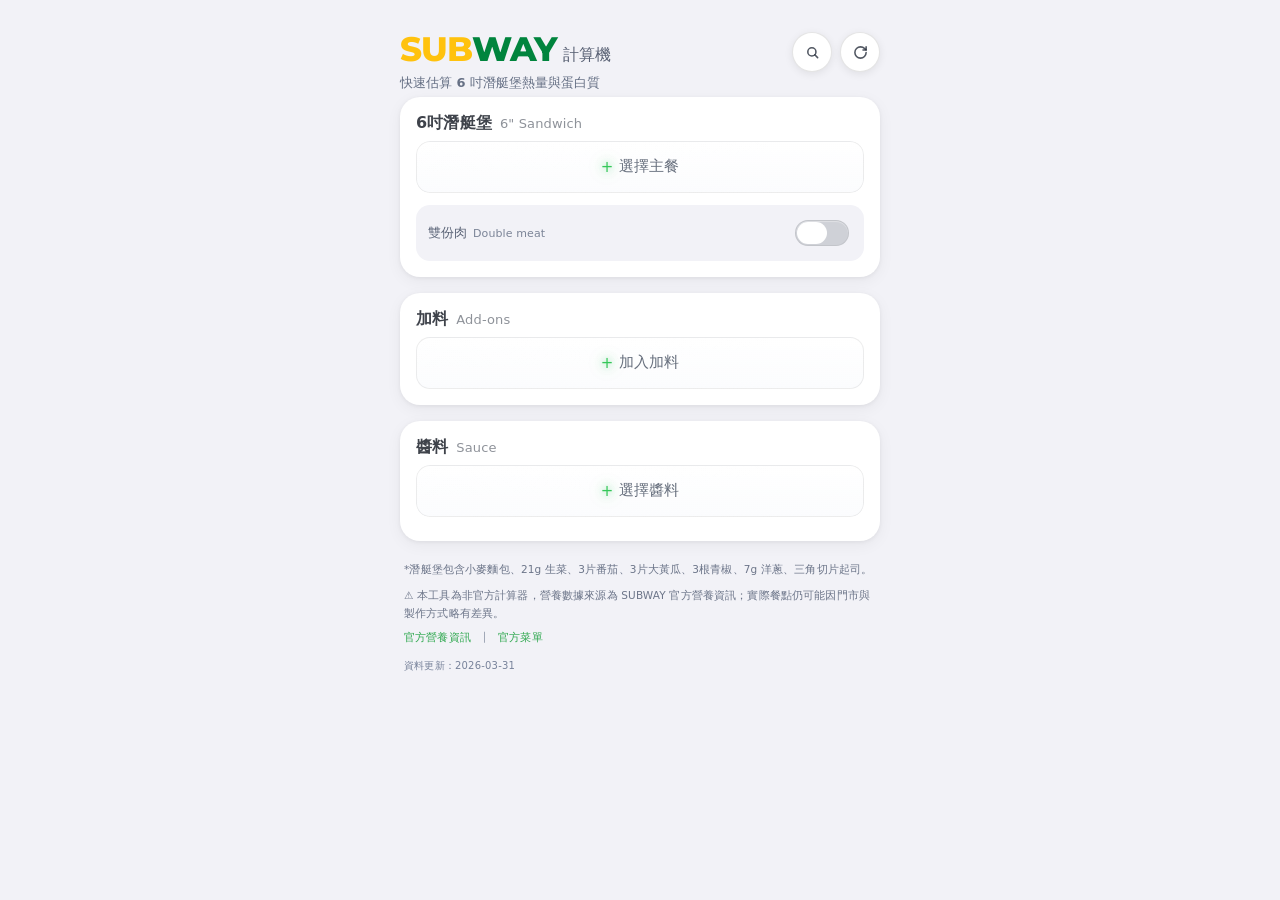
==== commit f8267020: "Add touch feedback polish: list press states, stagger entry, smoother deletes - Modal list rows now " ====
--- a/index.html
+++ b/index.html
@@ -11,7 +11,7 @@
 <link rel="apple-touch-icon" href="./icon-pwa.png" />
 
 <link href="https://fonts.googleapis.com/css2?family=Montserrat:wght@600;700;800&display=swap" rel="stylesheet">
-<link rel="stylesheet" href="styles.css?v=20260620a">
+<link rel="stylesheet" href="styles.css?v=20260620b">
 </head>
 
 <body>
@@ -171,6 +171,6 @@
     <div id="quickSearchItems" class="modal-items"></div>
   </div>
 </div>
-<script src="app.js?v=20260620a"></script>
+<script src="app.js?v=20260620b"></script>
 </body>
 </html>
--- a/styles.css
+++ b/styles.css
@@ -10,16 +10,39 @@
   --glass-shadow: 0 18px 34px rgba(34,36,42,0.16);
   --glass-blur: 16px;
   --glass-sat: 135%;
+  /* 8pt spacing scale */
+  --space-1: 4px;
+  --space-2: 8px;
+  --space-3: 12px;
+  --space-4: 16px;
+  --space-5: 20px;
+  --space-6: 24px;
+  --page-bg: #F2F2F7;
+  --html-bg: #F2F2F7;
+  --result-surface: #FFFFFF;
+  --result-text: #1C1C1E;
+  --result-border: rgba(60, 60, 67, 0.14);
+  --result-shadow: 0 8px 32px rgba(0, 0, 0, 0.12), 0 2px 8px rgba(0, 0, 0, 0.06);
+  --result-muted: #6E6E73;
+  --result-chevron: rgba(60, 60, 67, 0.42);
+  --result-chevron-hover: rgba(28, 28, 30, 0.72);
+  --result-row-active: rgba(0, 0, 0, 0.05);
+  --result-breakdown: #8E8E93;
+  --ease-spring: cubic-bezier(0.32, 0.72, 0.22, 1);
+  --ease-out-soft: cubic-bezier(0.22, 0.61, 0.36, 1);
+  --motion-fast: 0.18s;
+  --motion-med: 0.32s;
+  --motion-slow: 0.42s;
 }
 
 html {
-  background: #1b1f26;
+  background: var(--html-bg);
   overflow-x: hidden;
 }
 
 body {
   font-family: -apple-system, BlinkMacSystemFont, "SF Pro Text", "SF Pro Display", system-ui, sans-serif;
-  background: #F2F2F7;
+  background: var(--page-bg);
   margin: 0;
   padding: 14px 20px 20px;
   color: #1C1C1E;
@@ -119,10 +142,8 @@
   border: none;
   background: rgba(131,136,145,0.42);
   color: #ffffff;
-  font-size: 19px;
-  font-weight: 300;
-  line-height: 1;
-  letter-spacing: 0;
+  font-size: 0;
+  line-height: 0;
   display: inline-flex;
   align-items: center;
   justify-content: center;
@@ -130,6 +151,15 @@
   backdrop-filter: blur(6px);
   -webkit-backdrop-filter: blur(6px);
   transition: transform 0.2s ease, color 0.2s ease, border-color 0.2s ease, background 0.2s ease, box-shadow 0.2s ease;
+}
+
+.icon-symbol-btn__icon,
+.reset-btn__icon {
+  width: 15px;
+  height: 15px;
+  flex-shrink: 0;
+  display: block;
+  pointer-events: none;
 }
 
 .reset-btn:hover {
@@ -220,7 +250,7 @@
 }
 
 .section-picker-top {
-  margin-top: 6px;
+  margin-top: var(--space-2);
 }
 
 .section-title {
@@ -302,10 +332,6 @@
   outline-offset: 3px;
 }
 
-.modal-search-input:focus-visible {
-  outline: none;
-}
-
 select:focus {
   outline: none;
   border-color: var(--ios-green-btn);
@@ -320,6 +346,7 @@
   padding: 12px 12px;
   border-radius: 28px;
   border: 1px solid rgba(255,255,255,0.44);
+  transition: transform var(--motion-fast) var(--ease-out-soft), box-shadow var(--motion-fast) ease, border-color var(--motion-fast) ease;
   background:
     linear-gradient(180deg, rgba(255,255,255,0.26) 0%, rgba(230,236,245,0.16) 100%),
     radial-gradient(125% 125% at 8% -20%, rgba(255,255,255,0.68) 0%, rgba(255,255,255,0) 62%);
@@ -338,6 +365,10 @@
   -webkit-tap-highlight-color: transparent;
 }
 
+.picker-field:active {
+  transform: scale(0.986);
+}
+
 .picker-field:not(.picker-field--plus) {
   padding-right: 12px;
 }
@@ -371,25 +402,13 @@
   color: rgba(136,145,160,0.9);
 }
 
-.picker-zh-line {
-  display: block;
-  line-height: 1.28;
-  white-space: nowrap;
-  max-width: 100%;
+.picker-bilingual {
+  flex: 1;
+  min-width: 0;
   overflow: hidden;
   text-overflow: ellipsis;
-}
-
-.picker-en-break {
-  display: block;
-  margin-top: 3px;
+  white-space: nowrap;
   line-height: 1.28;
-  white-space: nowrap;
-  max-width: 100%;
-  overflow: hidden;
-  text-overflow: ellipsis;
-  color: rgba(94,103,119,0.88);
-  font-size: 0.9em;
 }
 
 .picker-zh-inline {
@@ -400,18 +419,9 @@
 .picker-en-inline {
   color: rgba(94,103,119,0.88);
   font-size: 0.82em;
-  margin-left: 10px;
   letter-spacing: 0.01em;
   line-height: 1.28;
-  display: inline-block;
-  transform: translateY(0.6px);
-}
-
-.picker-field.picker-field--bilingual-break {
-  flex-direction: column;
-  align-items: flex-start;
-  justify-content: center;
-  gap: 1px;
+  white-space: nowrap;
 }
 
 .picker-field.picker-field--plus {
@@ -425,7 +435,7 @@
   width: 100%;
   max-width: 100%;
   box-sizing: border-box;
-  margin: 6px 0 10px;
+  margin: var(--space-2) 0 var(--space-3);
   padding: 10px 12px 10px 44px;
   border-radius: 28px;
   border: 1px solid rgba(170,174,182,0.56);
@@ -441,9 +451,12 @@
   -webkit-backdrop-filter: blur(12px) saturate(130%);
 }
 
-.modal-search-input:focus {
-  border-color: rgba(188,192,199,0.72);
-  box-shadow: 0 0 0 2px rgba(255,255,255,0.12);
+.modal-search-input:focus,
+.modal-search-input:focus-visible {
+  outline: none;
+  border-color: rgba(120,126,138,0.62);
+  background-color: rgba(35,41,51,0.07);
+  box-shadow: inset 0 0 0 1px rgba(35,41,51,0.1);
 }
 
 .modal-item-title {
@@ -470,6 +483,38 @@
   line-height: 1.3;
   margin-bottom: 8px;
   color: rgba(98,104,116,0.9);
+}
+
+.modal-head-row {
+  display: flex;
+  align-items: baseline;
+  justify-content: space-between;
+  gap: 10px;
+}
+
+.modal-clear-btn {
+  flex: none;
+  border: none;
+  background: transparent;
+  color: #8a93a6;
+  font-size: 13px;
+  font-weight: 600;
+  padding: 2px 4px;
+  margin-bottom: 8px;
+  cursor: pointer;
+  -webkit-tap-highlight-color: transparent;
+}
+
+.modal-clear-btn:active {
+  opacity: 0.55;
+}
+
+.history-item-extras {
+  margin-top: 3px;
+  font-size: 12px;
+  line-height: 1.35;
+  color: #8a93a6;
+  font-weight: 400;
 }
 
 .modal-en-inline {
@@ -494,7 +539,7 @@
 .item-protein {
   font-size: 11px;
   color: var(--kcal-muted);
-  display: block;
+  display: inline;
 }
 
 .item-efficiency {
@@ -545,8 +590,8 @@
 .swipe-hint {
   font-size: 11px;
   color: #768198;
-  margin-top: 6px;
-  margin-bottom: 2px;
+  margin-top: var(--space-2);
+  margin-bottom: var(--space-1);
 }
 
 .minus-btn {
@@ -698,10 +743,13 @@
 }
 
 .swipe-row .picker-field {
-  transition: transform 0.2s ease;
+  width: 100%;
+  box-sizing: border-box;
+  transition: transform 0.22s cubic-bezier(.22,.61,.36,1);
   touch-action: pan-y;
   position: relative;
   z-index: 2;
+  will-change: transform;
 }
 
 .swipe-row.swipe-dragging .picker-field {
@@ -770,6 +818,12 @@
   pointer-events: auto;
 }
 
+.swipe-row:not(.has-swipe-value) .swipe-clear-btn {
+  opacity: 0 !important;
+  pointer-events: none !important;
+  width: 0 !important;
+}
+
 @media (hover: hover) and (pointer: fine) {
   .swipe-hint {
     display: none !important;
@@ -840,8 +894,8 @@
 }
 
 .footer-detail-static {
-  margin-top: 18px;
-  padding: 0 2px 4px;
+  margin-top: 0;
+  padding: var(--space-1) var(--space-1) 0;
 }
 
 .footer-line,
@@ -902,27 +956,40 @@
   left: 20px;
   right: 20px;
   z-index: 9999;
-  background: #1C1C1E;
+  background: var(--result-surface);
   padding: 18px;
   border-radius: 24px;
   font-size: 18px;
   font-weight: 600;
-  box-shadow: 0 8px 32px rgba(0,0,0,0.22), 0 2px 8px rgba(0,0,0,0.12);
-  color: #F2F2F7;
-  border: 1px solid rgba(255,255,255,0.1);
+  box-shadow: var(--result-shadow);
+  color: var(--result-text);
+  border: 1px solid var(--result-border);
   backdrop-filter: none;
   -webkit-backdrop-filter: none;
   overflow: hidden;
   margin-bottom: 10px;
   padding-bottom: calc(18px + env(safe-area-inset-bottom));
   opacity: 0;
+  visibility: hidden;
   pointer-events: none;
-  transition: opacity 0.25s ease, box-shadow 0.2s ease;
-  transform: translateZ(0);
-}
-
-.result.active {
+  transform: translateY(22px) translateZ(0);
+  transition:
+    opacity var(--motion-med) var(--ease-out-soft),
+    transform var(--motion-slow) var(--ease-spring),
+    box-shadow var(--motion-fast) ease,
+    visibility 0s linear var(--motion-med);
+}
+
+.result.is-shown {
   opacity: 1;
+  visibility: visible;
+  pointer-events: auto;
+  transform: translateY(0) translateZ(0);
+  transition:
+    opacity var(--motion-med) var(--ease-out-soft),
+    transform var(--motion-slow) var(--ease-spring),
+    box-shadow var(--motion-fast) ease,
+    visibility 0s;
 }
 
 .result.pop {
@@ -959,6 +1026,94 @@
 .result strong {
   font-size: 20px;
   color: #34C759;
+}
+
+.result-hero-stat {
+  font-size: 26px;
+  line-height: 1.12;
+  color: #34C759;
+  font-weight: 700;
+  margin-top: 8px;
+}
+
+.result-hero-stat--kcal {
+  font-size: 20px;
+  line-height: 1.15;
+  font-weight: 600;
+  color: var(--result-text);
+  margin-top: 0;
+}
+
+.result-hero-stat.stat-bump {
+  animation: statBump 0.42s var(--ease-spring);
+}
+
+@keyframes statBump {
+  0% { transform: scale(1); }
+  35% { transform: scale(1.03); }
+  100% { transform: scale(1); }
+}
+
+.result-breakdown-wrap {
+  display: grid;
+  grid-template-rows: 0fr;
+  opacity: 0;
+  margin-top: 0;
+  transition:
+    grid-template-rows var(--motion-slow) var(--ease-spring),
+    opacity var(--motion-med) ease,
+    margin-top var(--motion-med) ease;
+}
+
+.result-breakdown-wrap.is-expanded {
+  grid-template-rows: 1fr;
+  opacity: 1;
+  margin-top: 2px;
+}
+
+.result-breakdown-inner {
+  overflow: hidden;
+  min-height: 0;
+}
+
+@keyframes copyIconOut {
+  to {
+    opacity: 0;
+    transform: scale(0.68) rotate(-8deg);
+  }
+}
+
+@keyframes copyCheckIn {
+  0% {
+    opacity: 0;
+    transform: scale(0.45) rotate(-14deg);
+  }
+  55% {
+    opacity: 1;
+    transform: scale(1.14) rotate(2deg);
+  }
+  78% {
+    transform: scale(0.94) rotate(0deg);
+  }
+  100% {
+    opacity: 1;
+    transform: scale(1) rotate(0deg);
+  }
+}
+
+@keyframes copyBtnSuccessGlow {
+  0% {
+    opacity: 0;
+    transform: scale(0.88);
+  }
+  38% {
+    opacity: 0.92;
+    transform: scale(1);
+  }
+  100% {
+    opacity: 0;
+    transform: scale(1.12);
+  }
 }
 
 .result-copy-btn {
@@ -974,10 +1129,22 @@
   align-items: center;
   justify-content: center;
   position: relative;
+  overflow: hidden;
   box-shadow: none;
   backdrop-filter: blur(6px);
   -webkit-backdrop-filter: blur(6px);
-  transition: transform 0.16s ease, background-color 0.16s ease, box-shadow 0.16s ease;
+  transition: transform 0.16s ease, background-color 0.22s ease, box-shadow 0.22s ease, color 0.22s ease;
+}
+
+.result-copy-btn::after {
+  content: "";
+  position: absolute;
+  inset: 0;
+  border-radius: inherit;
+  background: #34C759;
+  opacity: 0;
+  pointer-events: none;
+  transform: scale(0.88);
 }
 
 .result-copy-btn:hover {
@@ -993,12 +1160,14 @@
   width: 20px;
   height: 20px;
   display: block;
-  transform: translateY(0.2px);
+  transform: translateY(0.2px) scale(1);
   opacity: 1;
-  transition: opacity 0.18s ease, transform 0.18s ease;
-}
-
-.copy-icon-stack svg {
+  transform-origin: center;
+  transition: opacity 0.2s cubic-bezier(0.4, 0, 0.2, 1), transform 0.24s cubic-bezier(0.4, 0, 0.2, 1);
+}
+
+.copy-icon-stack svg,
+.copy-icon-check svg {
   width: 100%;
   height: 100%;
   display: block;
@@ -1007,41 +1176,131 @@
 .copy-icon-check {
   position: absolute;
   inset: 0;
+  margin: auto;
+  width: 20px;
+  height: 20px;
+  display: block;
+  opacity: 0;
+  transform: scale(0.72);
+  transform-origin: center;
+  transition: opacity 0.2s cubic-bezier(0.4, 0, 0.2, 1), transform 0.24s cubic-bezier(0.4, 0, 0.2, 1);
+}
+
+.result-copy-btn.copied {
+  color: #ffffff;
+  box-shadow: 0 0 0 1px rgba(52, 199, 89, 0.42), 0 6px 18px rgba(52, 199, 89, 0.32);
+}
+
+.result-copy-btn.copied::after {
+  animation: copyBtnSuccessGlow 0.62s cubic-bezier(0.33, 1, 0.68, 1) forwards;
+}
+
+.result-copy-btn.copied .copy-icon-stack {
+  animation: copyIconOut 0.22s cubic-bezier(0.4, 0, 0.2, 1) forwards;
+}
+
+.result-copy-btn.copied .copy-icon-check {
+  animation: copyCheckIn 0.48s cubic-bezier(0.34, 1.45, 0.64, 1) forwards;
+}
+
+.result-action-group {
   display: inline-flex;
   align-items: center;
-  justify-content: center;
-  font-size: 19px;
-  line-height: 1;
-  font-weight: 360;
-  opacity: 0;
-  transform: translateY(0.2px) scale(0.76);
-  transition: opacity 0.18s ease, transform 0.18s ease;
-}
-
-.result-copy-btn.copied .copy-icon-stack {
-  opacity: 0;
-  transform: scale(0.76);
-}
-
-.result-copy-btn.copied .copy-icon-check {
-  opacity: 1;
-  transform: scale(1);
+  gap: 8px;
+}
+
+.result-save-icon {
+  width: 20px;
+  height: 20px;
+  display: block;
+}
+
+.result-save-shape {
+  fill: none;
+  stroke: currentColor;
+  stroke-width: 2;
+  stroke-linejoin: round;
+  transition: fill 0.2s ease;
+}
+
+.result-save-btn.saved {
+  color: #34C759;
+}
+
+.result-save-btn.saved .result-save-shape {
+  fill: currentColor;
+  stroke: currentColor;
+}
+
+.result-save-btn:disabled {
+  opacity: 0.4;
+  pointer-events: none;
+}
+
+.result-summary-row {
+  margin-top: 8px;
 }
 
 .result-detail-btn {
   border: none;
   background: transparent;
-  color: rgba(255,255,255,0.5);
-  border-radius: 0;
+  color: var(--result-chevron);
+  border-radius: 8px;
   min-width: 20px;
   height: 20px;
   padding: 0;
   display: inline-flex;
   align-items: center;
   justify-content: center;
-  transition: color 0.2s ease, transform 0.2s ease;
+  transition: color 0.2s ease, background-color 0.2s ease;
   min-width: 32px;
   min-height: 32px;
+}
+
+.result-summary-toggle {
+  width: 100%;
+  min-height: 32px;
+  padding: 4px 0 4px 0;
+  gap: 8px;
+  justify-content: space-between;
+  cursor: pointer;
+  text-align: left;
+}
+
+.result-summary-toggle:hover {
+  color: var(--result-chevron-hover);
+}
+
+.result-summary-toggle:active {
+  background: var(--result-row-active);
+}
+
+.result-summary-text {
+  flex: 1;
+  min-width: 0;
+  font-size: 12px;
+  line-height: 1.45;
+  letter-spacing: 0.01em;
+  color: var(--result-muted);
+  overflow: hidden;
+  pointer-events: none;
+}
+
+.result-summary-efficiency {
+  color: var(--result-muted);
+}
+
+.result-breakdown-line {
+  margin-top: 10px;
+  font-size: 13px;
+  color: var(--result-breakdown);
+  line-height: 1.56;
+  letter-spacing: 0.01em;
+}
+
+.result-summary-toggle .result-detail-icon {
+  flex: 0 0 auto;
+  pointer-events: none;
 }
 
 .result-detail-icon {
@@ -1151,6 +1410,18 @@
 .copy-toast.show {
   opacity: 1;
   transform: translateX(-50%) translateY(0);
+  animation: toastIn 0.36s var(--ease-spring);
+}
+
+@keyframes toastIn {
+  0% {
+    opacity: 0;
+    transform: translateX(-50%) translateY(10px) scale(0.96);
+  }
+  100% {
+    opacity: 1;
+    transform: translateX(-50%) translateY(0) scale(1);
+  }
 }
 
 body.resetting .card {
@@ -1216,6 +1487,10 @@
   transform: scale(1.04);
 }
 
+input[type="checkbox"]:checked:active::after {
+  transform: translateX(20px) scale(1.04);
+}
+
 input[type="checkbox"]:active {
   transform: scale(0.985);
 }
@@ -1237,6 +1512,24 @@
 }
 
 @media (prefers-color-scheme: dark) {
+  :root {
+    --page-bg: #0b1119;
+    --html-bg: #070a0f;
+    --result-surface: #1C1C1E;
+    --result-text: #F2F2F7;
+    --result-border: rgba(255, 255, 255, 0.12);
+    --result-shadow: none;
+    --result-muted: #A5AFBF;
+    --result-chevron: #A5AFBF;
+    --result-chevron-hover: #C2CAD8;
+    --result-row-active: rgba(255, 255, 255, 0.08);
+    --result-breakdown: #9BA3B2;
+  }
+
+  html {
+    background: var(--html-bg);
+  }
+
   body {
     background:
       radial-gradient(circle at 72% 42%, rgba(85,144,105,0.28) 0%, rgba(85,144,105,0.14) 18%, rgba(85,144,105,0) 38%),
@@ -1273,16 +1566,6 @@
     background: #3a3d45;
   }
 
-  .result {
-    background: #1C1C1E;
-    border: 1px solid rgba(255,255,255,0.12);
-    border-radius: 28px;
-    color: #F2F2F7;
-    box-shadow: none;
-    backdrop-filter: none;
-    -webkit-backdrop-filter: none;
-  }
-
   label {
     color: #f2f2f7;
   }
@@ -1384,7 +1667,6 @@
     color: rgba(167,172,181,0.86);
   }
 
-  .picker-en-break,
   .picker-en-inline {
     color: rgba(168,174,185,0.9);
     font-size: 0.82em;
@@ -1439,9 +1721,12 @@
     -webkit-backdrop-filter: blur(14px) saturate(150%);
   }
 
-  .modal-search-input:focus {
-    border-color: rgba(184,188,196,0.5);
-    box-shadow: 0 0 0 2px rgba(255,255,255,0.08);
+  .modal-search-input:focus,
+  .modal-search-input:focus-visible {
+    outline: none;
+    border-color: rgba(200,204,212,0.42);
+    background-color: rgba(255,255,255,0.09);
+    box-shadow: inset 0 0 0 1px rgba(255,255,255,0.12);
   }
 
   .modal-search-input::placeholder {
@@ -1505,12 +1790,6 @@
     background: rgba(106,108,113,0.58);
   }
 
-  .result-detail-btn {
-    background: transparent;
-    border: none;
-    color: #a5afbf;
-  }
-
   .minus-btn {
     background: rgba(255,106,97,0.16);
     border-color: rgba(255,106,97,0.34);
@@ -1540,12 +1819,12 @@
 
 body {
   min-height: 100vh;
-  padding: max(18px, env(safe-area-inset-top)) 16px calc(40px + env(safe-area-inset-bottom));
+  padding: max(var(--space-4), env(safe-area-inset-top)) var(--space-4) calc(var(--space-5) + env(safe-area-inset-bottom));
   overflow-x: hidden;
 }
 
 body.has-result {
-  padding-bottom: calc(156px + env(safe-area-inset-bottom));
+  padding-bottom: calc(148px + env(safe-area-inset-bottom));
 }
 
 .app-shell {
@@ -1558,9 +1837,9 @@
   display: flex;
   align-items: flex-start;
   justify-content: space-between;
-  gap: 10px;
-  margin: 2px 0 18px;
-  padding-right: 92px;
+  gap: var(--space-3);
+  margin: var(--space-1) 0 var(--space-4);
+  padding-right: 0;
 }
 
 .app-header > div:first-child {
@@ -1583,7 +1862,7 @@
 }
 
 .app-tagline {
-  margin: 8px 0 0;
+  margin: var(--space-2) 0 0;
   color: #667085;
   font-size: 13px;
   font-weight: 560;
@@ -1594,7 +1873,7 @@
   position: static;
   flex-direction: row;
   align-items: center;
-  gap: 8px;
+  gap: var(--space-2);
   flex: 0 0 auto;
 }
 
@@ -1613,21 +1892,24 @@
 }
 
 .icon-symbol-btn {
-  font-size: 26px;
-}
-
-.reset-btn {
-  font-size: 18px;
+  font-size: 0;
+  line-height: 0;
+}
+
+.icon-symbol-btn__icon,
+.reset-btn__icon {
+  width: 15px;
+  height: 15px;
 }
 
 .builder-panel {
   display: grid;
-  gap: 16px;
+  gap: var(--space-4);
 }
 
 .option-section {
   margin: 0;
-  padding: 16px;
+  padding: var(--space-4);
   border-radius: 20px;
   background: #FFFFFF;
   border: none;
@@ -1638,7 +1920,7 @@
 }
 
 .section-head {
-  margin-bottom: 8px;
+  margin-bottom: var(--space-2);
   position: relative;
   z-index: 3;
 }
@@ -1646,7 +1928,8 @@
 .section-head-inline {
   min-width: 0;
   flex-wrap: wrap;
-  row-gap: 2px;
+  row-gap: var(--space-1);
+  column-gap: var(--space-2);
 }
 
 .section-title {
@@ -1655,23 +1938,31 @@
 
 .section-toggle-under {
   justify-content: space-between;
-  margin-top: 10px;
-  padding: 10px 12px;
+  margin-top: var(--space-3);
+  padding: var(--space-3);
   border-radius: 14px;
   background: #F2F2F7;
 }
 
+.stack-gap {
+  margin-top: var(--space-2);
+}
+
 .double-meat-label {
-  display: flex;
-  flex-direction: column;
-  gap: 2px;
-  color: #4d5668;
+  display: inline-flex;
+  align-items: baseline;
+  gap: 6px;
+  color: #5c6578;
+  font-size: 13px;
+  font-weight: 560;
+  line-height: 1.28;
 }
 
 .double-meat-label span {
   color: #7b8497;
-  font-size: 12px;
-  font-weight: 520;
+  font-size: 11px;
+  font-weight: 500;
+  letter-spacing: 0.01em;
 }
 
 .picker-field {
@@ -1699,6 +1990,10 @@
   color: rgba(70,79,96,0.82);
 }
 
+.picker-field--placeholder.picker-field--plus {
+  font-weight: 500;
+}
+
 .picker-field--plus::before {
   content: "+";
   margin-right: 6px;
@@ -1709,7 +2004,6 @@
   text-shadow: 0 0 8px rgba(52,199,89,0.7), 0 0 18px rgba(52,199,89,0.35);
 }
 
-.picker-field--bilingual-break::before,
 .picker-field:not(.picker-field--plus)::before {
   content: none;
 }
@@ -1719,8 +2013,26 @@
 }
 
 .footer-detail-static {
-  padding: 2px 2px 0;
+  padding: var(--space-1) var(--space-1) 0;
   overflow-wrap: anywhere;
+}
+
+#addonList .addon-row,
+.sauce-row.stack-gap {
+  margin-top: var(--space-2);
+}
+
+#addonEmptyPicker.section-picker-top {
+  margin-top: var(--space-2);
+}
+
+#sauce2EmptyPicker.stack-gap {
+  margin-top: var(--space-2);
+}
+
+#sauce2List.stack-gap {
+  margin-top: var(--space-2);
+  min-height: 0;
 }
 
 .result {
@@ -1746,6 +2058,12 @@
   background: rgba(29,32,38,0.34);
   backdrop-filter: blur(5px);
   -webkit-backdrop-filter: blur(5px);
+  opacity: 0;
+  transition: opacity var(--motion-med) var(--ease-out-soft);
+}
+
+.sheet-modal.is-open {
+  opacity: 1;
 }
 
 .sheet-panel {
@@ -1753,12 +2071,18 @@
   left: 8px;
   right: 8px;
   bottom: 0;
-  height: min(76vh, 680px);
+  height: 80vh;
+  height: 80dvh;
+  max-height: 80vh;
+  max-height: 80dvh;
   display: flex;
   flex-direction: column;
   padding: 10px 14px max(20px, env(safe-area-inset-bottom));
   border-top-left-radius: 28px;
   border-top-right-radius: 28px;
+  transform: translateY(calc(100% + 28px));
+  transition: transform var(--motion-slow) var(--ease-spring);
+  will-change: transform;
   /* Liquid glass */
   background: rgba(240,242,248,0.48);
   color: #1C1C1E;
@@ -1793,6 +2117,24 @@
 }
 .sheet-panel > * { position: relative; z-index: 1; }
 
+.sheet-modal.is-open .sheet-panel {
+  transform: translateY(0);
+}
+
+#mainItems > div,
+#addonItems > div,
+#sauceItems > div,
+#quickSearchItems > div {
+  transition: background-color var(--motion-fast) ease;
+}
+
+#mainItems > div:active,
+#addonItems > div:active,
+#sauceItems > div:active,
+#quickSearchItems > div:active {
+  background-color: rgba(47, 168, 79, 0.1);
+}
+
 .sheet-grabber-wrap {
   flex-shrink: 0;
   padding: 14px 0 12px;
@@ -1841,8 +2183,64 @@
 #mainItems > div,
 #addonItems > div,
 #sauceItems > div,
-#quickSearchItems > div {
+#quickSearchItems > div,
+#historyItems > div {
   border-radius: 12px;
+  -webkit-tap-highlight-color: transparent;
+  transition: background-color 0.16s ease, transform 0.16s var(--ease-out-soft);
+}
+
+#mainItems > div:active,
+#addonItems > div:active,
+#sauceItems > div:active,
+#quickSearchItems > div:active,
+#historyItems > div:active {
+  background-color: var(--result-row-active);
+  transform: scale(0.985);
+}
+
+/* Staggered entry — only while the sheet is freshly opened, so search
+   re-renders (which recreate the rows on every keystroke) don't replay it. */
+.sheet-modal.just-opened .modal-items > div {
+  animation: modalItemIn 0.34s var(--ease-out-soft) backwards;
+}
+.sheet-modal.just-opened .modal-items > div:nth-child(1) { animation-delay: 0.02s; }
+.sheet-modal.just-opened .modal-items > div:nth-child(2) { animation-delay: 0.05s; }
+.sheet-modal.just-opened .modal-items > div:nth-child(3) { animation-delay: 0.08s; }
+.sheet-modal.just-opened .modal-items > div:nth-child(4) { animation-delay: 0.11s; }
+.sheet-modal.just-opened .modal-items > div:nth-child(5) { animation-delay: 0.14s; }
+.sheet-modal.just-opened .modal-items > div:nth-child(6) { animation-delay: 0.17s; }
+.sheet-modal.just-opened .modal-items > div:nth-child(7) { animation-delay: 0.20s; }
+.sheet-modal.just-opened .modal-items > div:nth-child(n+8) { animation-delay: 0.22s; }
+
+@keyframes modalItemIn {
+  0% {
+    opacity: 0;
+    transform: translateY(8px);
+  }
+  100% {
+    opacity: 1;
+    transform: translateY(0);
+  }
+}
+
+.builder-panel .option-section {
+  animation: sectionReveal 0.55s var(--ease-out-soft) backwards;
+}
+
+.builder-panel .option-section:nth-child(1) { animation-delay: 0.02s; }
+.builder-panel .option-section:nth-child(2) { animation-delay: 0.08s; }
+.builder-panel .option-section:nth-child(3) { animation-delay: 0.14s; }
+
+@keyframes sectionReveal {
+  0% {
+    opacity: 0;
+    transform: translateY(10px);
+  }
+  100% {
+    opacity: 1;
+    transform: translateY(0);
+  }
 }
 
 .modal-search-input {
@@ -1850,80 +2248,64 @@
   border-radius: 14px;
 }
 
+/* Desktop mirrors the mobile layout: a phone-width column centered on screen,
+   with the result bar and sheets aligned to that same column. */
 @media (min-width: 940px) {
   body {
     padding: 28px 24px 54px;
   }
 
-  body.has-result {
-    padding-bottom: 180px;
-  }
-
   .app-shell {
     display: block;
-    max-width: 720px;
+    max-width: 480px;
     margin: 0 auto;
   }
 
   .app-header {
-    margin-bottom: 4px;
-    padding-right: 0;
-  }
-
-  .logo {
-    font-size: 42px;
-  }
-
-  .logo .title-sub {
-    font-size: 18px;
-    margin-left: 8px;
-  }
-
-  .icon-symbol-btn,
-  .reset-btn,
-  .result-copy-btn {
-    width: 44px;
-    height: 44px;
+    margin-bottom: var(--space-1);
   }
 
   .builder-panel {
-    gap: 18px;
+    gap: var(--space-4);
   }
 
   .result {
-    position: fixed;
     left: 0;
     right: 0;
-    bottom: 24px;
-    width: min(680px, calc(100vw - 48px));
+    width: min(480px, calc(100vw - 40px));
     margin: 0 auto;
-    padding: 18px 22px;
-    border-radius: 22px;
-    box-shadow: 0 8px 32px rgba(0,0,0,0.2), 0 2px 8px rgba(0,0,0,0.1);
+  }
+
+  .sheet-modal:not(.is-open) .sheet-panel {
+    transform: translateX(-50%) translateY(calc(100% + 32px));
+  }
+
+  .sheet-modal.is-open .sheet-panel {
+    transform: translateX(-50%) translateY(0);
   }
 
   .sheet-panel {
     left: 50%;
     right: auto;
-    width: min(560px, calc(100vw - 48px));
-    transform: translateX(-50%);
-    border-radius: 24px 24px 0 0;
+    width: min(480px, calc(100vw - 16px));
+    border-top-left-radius: 28px;
+    border-top-right-radius: 28px;
   }
 }
 
 @media (max-width: 380px) {
   body {
-    padding-left: 12px;
-    padding-right: 12px;
+    padding-left: var(--space-3);
+    padding-right: var(--space-3);
   }
 
   .app-shell {
-    width: calc(100vw - 24px);
-    max-width: calc(100vw - 24px);
+    width: 100%;
+    max-width: 100%;
   }
 
   .option-section {
-    padding: 14px;
+    padding: var(--space-3);
   }
 
   .logo {
@@ -1948,18 +2330,27 @@
     scroll-behavior: auto !important;
     transition-duration: 0.01ms !important;
   }
+
+  .sheet-modal.is-open .sheet-panel,
+  .sheet-modal:not(.is-open) .sheet-panel {
+    transform: none !important;
+  }
+
+  .result,
+  .result.is-shown {
+    transform: none !important;
+  }
 }
 
 @media (max-width: 939px) {
   .app-shell {
-    width: calc(100vw - 32px);
-    max-width: calc(100vw - 32px);
+    width: 100%;
+    max-width: 100%;
   }
 
   .app-header {
     flex-direction: column;
-    padding-right: 0;
-    gap: 12px;
+    gap: var(--space-3);
   }
 
   .app-header .top-actions {
@@ -2040,11 +2431,12 @@
   }
 
   .result {
+    --result-surface: rgba(42, 47, 56, 0.56);
+    --result-border: rgba(230, 238, 250, 0.24);
+    --result-shadow: inset 0 1px 0 rgba(255, 255, 255, 0.18), 0 18px 52px rgba(0, 0, 0, 0.4);
     background:
       linear-gradient(135deg, rgba(255,255,255,0.13) 0%, rgba(255,255,255,0.04) 48%, rgba(136,151,110,0.12) 100%),
-      rgba(42,47,56,0.56);
-    border: 1px solid rgba(230,238,250,0.24);
-    box-shadow: inset 0 1px 0 rgba(255,255,255,0.18), 0 18px 52px rgba(0,0,0,0.4);
+      var(--result-surface);
     backdrop-filter: blur(32px) saturate(150%);
     -webkit-backdrop-filter: blur(32px) saturate(150%);
   }
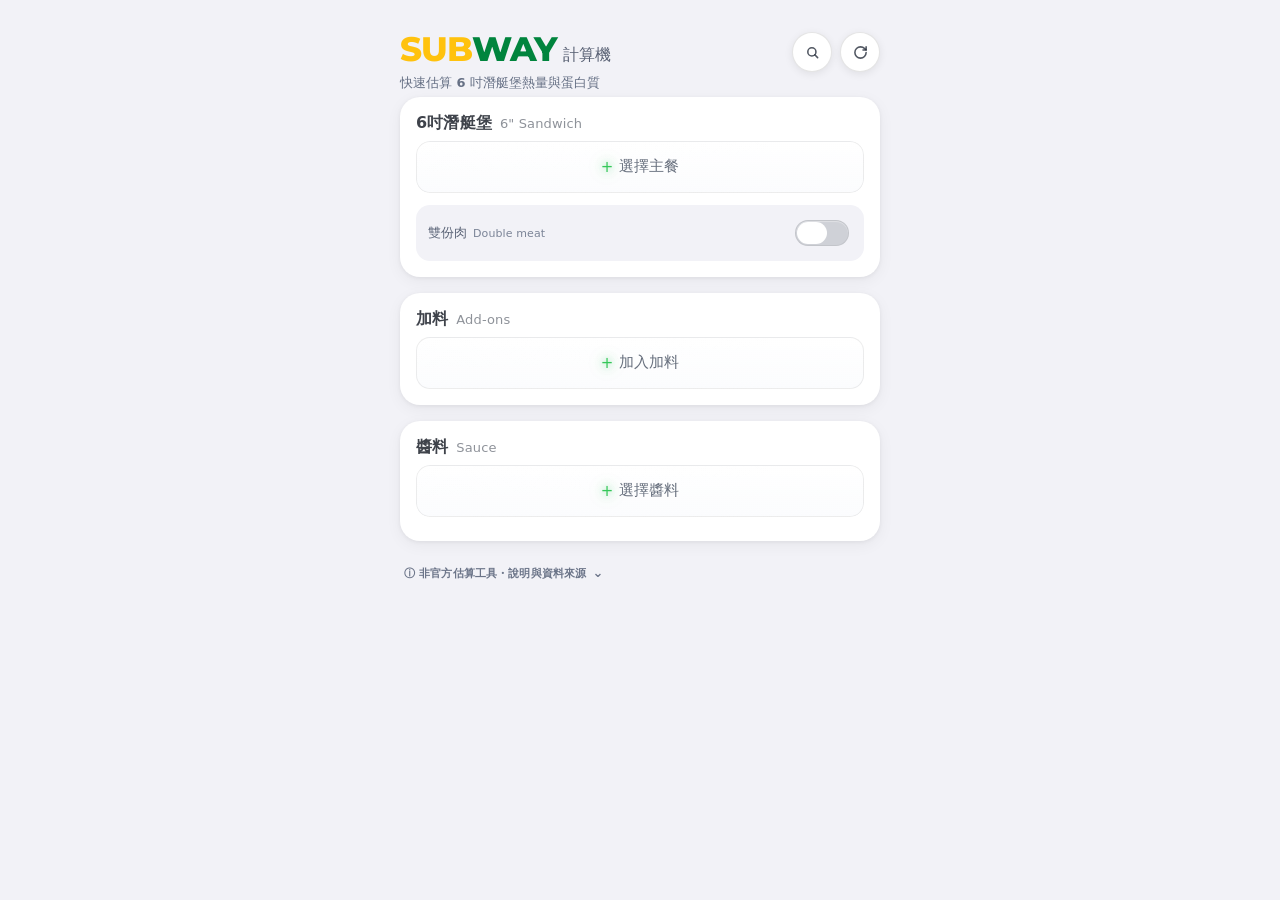
==== commit ab22f7c0: "Polish result card, number consistency, and disclaimer UX - Reserve dynamic bottom clearance from th" ====
--- a/index.html
+++ b/index.html
@@ -11,7 +11,7 @@
 <link rel="apple-touch-icon" href="./icon-pwa.png" />
 
 <link href="https://fonts.googleapis.com/css2?family=Montserrat:wght@600;700;800&display=swap" rel="stylesheet">
-<link rel="stylesheet" href="styles.css?v=20260620b">
+<link rel="stylesheet" href="styles.css?v=20260622b">
 </head>
 
 <body>
@@ -108,16 +108,19 @@
   <div id="sauceSwipeHint" class="swipe-hint" style="display:none;">左滑刪除 Swipe to delete</div>
 </section>
 
-<div id="disclaimerDetail" class="footer-detail footer-detail-static">
-  <p class="footer-line">*潛艇堡包含小麥麵包、21g 生菜、3片番茄、3片大黃瓜、3根青椒、7g 洋蔥、三角切片起司。</p>
-  <p class="footer-line">⚠️ 本工具為非官方計算器，營養數據來源為 SUBWAY 官方營養資訊；實際餐點仍可能因門市與製作方式略有差異。</p>
-  <p class="footer-links">
-    <a href="https://subway.com.tw/GoWeb2/include/meals-nutrition.html" target="_blank" rel="noopener noreferrer" class="footer-inline-link">官方營養資訊</a>
-    <span class="footer-link-sep">｜</span>
-    <a href="https://subway.com.tw/GoWeb2/include/index.php?Page=1&Cate02=%E6%BD%9B%E8%89%87%E5%A0%A1" target="_blank" rel="noopener noreferrer" class="footer-inline-link">官方菜單</a>
-  </p>
-  <p class="footer-version">資料更新：2026-03-31</p>
-</div>
+<details id="disclaimerDetail" class="footer-detail footer-detail-static footer-collapsible">
+  <summary class="footer-summary">ⓘ 非官方估算工具・說明與資料來源</summary>
+  <div class="footer-collapsible-body">
+    <p class="footer-line">*潛艇堡包含小麥麵包、21g 生菜、3片番茄、3片大黃瓜、3根青椒、7g 洋蔥、三角切片起司。</p>
+    <p class="footer-line">⚠️ 本工具為非官方計算器，營養數據來源為 SUBWAY 官方營養資訊；實際餐點仍可能因門市與製作方式略有差異。</p>
+    <p class="footer-links">
+      <a href="https://subway.com.tw/GoWeb2/include/meals-nutrition.html" target="_blank" rel="noopener noreferrer" class="footer-inline-link">官方營養資訊</a>
+      <span class="footer-link-sep">｜</span>
+      <a href="https://subway.com.tw/GoWeb2/include/index.php?Page=1&Cate02=%E6%BD%9B%E8%89%87%E5%A0%A1" target="_blank" rel="noopener noreferrer" class="footer-inline-link">官方菜單</a>
+    </p>
+    <p class="footer-version">資料更新：2026-03-31</p>
+  </div>
+</details>
 </div>
 
 <!-- 結果 -->
@@ -171,6 +174,6 @@
     <div id="quickSearchItems" class="modal-items"></div>
   </div>
 </div>
-<script src="app.js?v=20260620b"></script>
+<script src="app.js?v=20260622b"></script>
 </body>
 </html>
--- a/styles.css
+++ b/styles.css
@@ -459,10 +459,29 @@
   box-shadow: inset 0 0 0 1px rgba(35,41,51,0.1);
 }
 
+.modal-list-row {
+  padding: 12px;
+  border-bottom: 1px solid rgba(0,0,0,0.07);
+  cursor: pointer;
+  display: flex;
+  justify-content: space-between;
+  align-items: center;
+}
+
+.modal-empty-hint {
+  padding: 14px 12px;
+  font-size: 13px;
+  color: var(--kcal-muted);
+}
+
 .modal-item-title {
   font-weight: 500;
   line-height: 1.3;
   letter-spacing: 0.005em;
+}
+
+.modal-item-title--pad {
+  padding-right: 10px;
 }
 
 .modal-item-title.modal-title-break {
@@ -898,6 +917,40 @@
   padding: var(--space-1) var(--space-1) 0;
 }
 
+.footer-collapsible > .footer-summary {
+  cursor: pointer;
+  list-style: none;
+  display: inline-flex;
+  align-items: center;
+  gap: 6px;
+  font-size: 11px;
+  font-weight: 600;
+  color: #6c7589;
+  letter-spacing: 0.15px;
+  -webkit-tap-highlight-color: transparent;
+  padding: 4px 0;
+}
+
+.footer-collapsible > .footer-summary::-webkit-details-marker {
+  display: none;
+}
+
+.footer-collapsible > .footer-summary::after {
+  content: "⌄";
+  font-size: 13px;
+  line-height: 1;
+  transform: translateY(-2px);
+  transition: transform 0.2s ease;
+}
+
+.footer-collapsible[open] > .footer-summary::after {
+  transform: translateY(-1px) rotate(180deg);
+}
+
+.footer-collapsible-body {
+  margin-top: 8px;
+}
+
 .footer-line,
 .footer-links,
 .footer-subline,
@@ -1042,6 +1095,17 @@
   font-weight: 600;
   color: var(--result-text);
   margin-top: 0;
+  display: inline-flex;
+  align-items: center;
+  gap: 6px;
+}
+
+.result-flame-icon {
+  width: 19px;
+  height: 19px;
+  flex: 0 0 auto;
+  fill: #FF8A3D;
+  transform: translateY(-0.5px);
 }
 
 .result-hero-stat.stat-bump {
@@ -1370,7 +1434,8 @@
 #mainModal,
 #addonModal,
 #sauceModal,
-#quickSearchModal {
+#quickSearchModal,
+#historyModal {
   background: rgba(0,0,0,0.3) !important;
   backdrop-filter: none;
   -webkit-backdrop-filter: none;
@@ -1379,7 +1444,8 @@
 #mainModal > div,
 #addonModal > div,
 #sauceModal > div,
-#quickSearchModal > div {
+#quickSearchModal > div,
+#historyModal > div {
   background: rgba(240,242,248,0.48) !important;
   color: #1C1C1E !important;
   border: 1px solid rgba(255,255,255,0.88) !important;
@@ -1396,14 +1462,16 @@
 #mainItems > div,
 #addonItems > div,
 #sauceItems > div,
-#quickSearchItems > div {
+#quickSearchItems > div,
+#historyItems > div {
   border-bottom: 1px solid rgba(0,0,0,0.07) !important;
 }
 
 #mainItems,
 #addonItems,
 #sauceItems,
-#quickSearchItems {
+#quickSearchItems,
+#historyItems {
   overflow-x: hidden !important;
 }
 
@@ -1411,6 +1479,31 @@
   opacity: 1;
   transform: translateX(-50%) translateY(0);
   animation: toastIn 0.36s var(--ease-spring);
+}
+
+.copy-toast--action {
+  display: inline-flex;
+  align-items: center;
+  gap: 14px;
+  padding: 9px 10px 9px 14px;
+  pointer-events: auto;
+}
+
+.copy-toast__action {
+  border: none;
+  background: transparent;
+  color: #5fd37d;
+  font-size: 13px;
+  font-weight: 700;
+  letter-spacing: 0.01em;
+  padding: 4px 6px;
+  margin: -4px 0;
+  cursor: pointer;
+  -webkit-tap-highlight-color: transparent;
+}
+
+.copy-toast__action:active {
+  opacity: 0.6;
 }
 
 @keyframes toastIn {
@@ -1625,7 +1718,8 @@
   #mainModal > div,
   #addonModal > div,
   #sauceModal > div,
-  #quickSearchModal > div {
+  #quickSearchModal > div,
+  #historyModal > div {
     background: rgba(22,22,26,0.52) !important;
     color: #F2F2F7 !important;
     border-color: rgba(255,255,255,0.16) !important;
@@ -1636,7 +1730,8 @@
   #mainModal,
   #addonModal,
   #sauceModal,
-  #quickSearchModal {
+  #quickSearchModal,
+  #historyModal {
     background: rgba(0,0,0,0.5) !important;
   }
 
@@ -1648,7 +1743,8 @@
   #mainItems > div,
   #addonItems > div,
   #sauceItems > div,
-  #quickSearchItems > div {
+  #quickSearchItems > div,
+  #historyItems > div {
     border-bottom: 1px solid rgba(255,255,255,0.08) !important;
   }
 
@@ -1694,6 +1790,10 @@
   }
 
   .footer-detail {
+    color: #969ead;
+  }
+
+  .footer-collapsible > .footer-summary {
     color: #969ead;
   }
 
@@ -1771,6 +1871,10 @@
     color: #fff;
   }
 
+  .modal-list-row {
+    border-bottom-color: rgba(255,255,255,0.08);
+  }
+
   .footer-inline-link {
     color: #73d892;
   }
@@ -1824,7 +1928,10 @@
 }
 
 body.has-result {
-  padding-bottom: calc(148px + env(safe-area-inset-bottom));
+  /* --result-clearance is measured from the actual card height in JS so the
+     last picker row is never hidden behind the fixed result card, even when
+     the breakdown is expanded. Falls back to the old fixed value. */
+  padding-bottom: calc(var(--result-clearance, 148px) + env(safe-area-inset-bottom));
 }
 
 .app-shell {
@@ -2172,6 +2279,13 @@
   display: none;
 }
 
+/* Keep each category on one line and let the row scroll horizontally instead
+   of squeezing labels like "豬肉冷切" / "海鮮素食" into two cramped lines. */
+.modal-categories button {
+  flex: 0 0 auto;
+  white-space: nowrap;
+}
+
 .modal-items {
   flex: 1;
   min-height: 0;
@@ -2349,14 +2463,15 @@
   }
 
   .app-header {
-    flex-direction: column;
-    gap: var(--space-3);
+    flex-direction: row;
+    align-items: flex-start;
   }
 
   .app-header .top-actions {
     position: static;
-    align-self: stretch;
+    align-self: flex-start;
     justify-content: flex-end;
+    flex-shrink: 0;
   }
 }
 
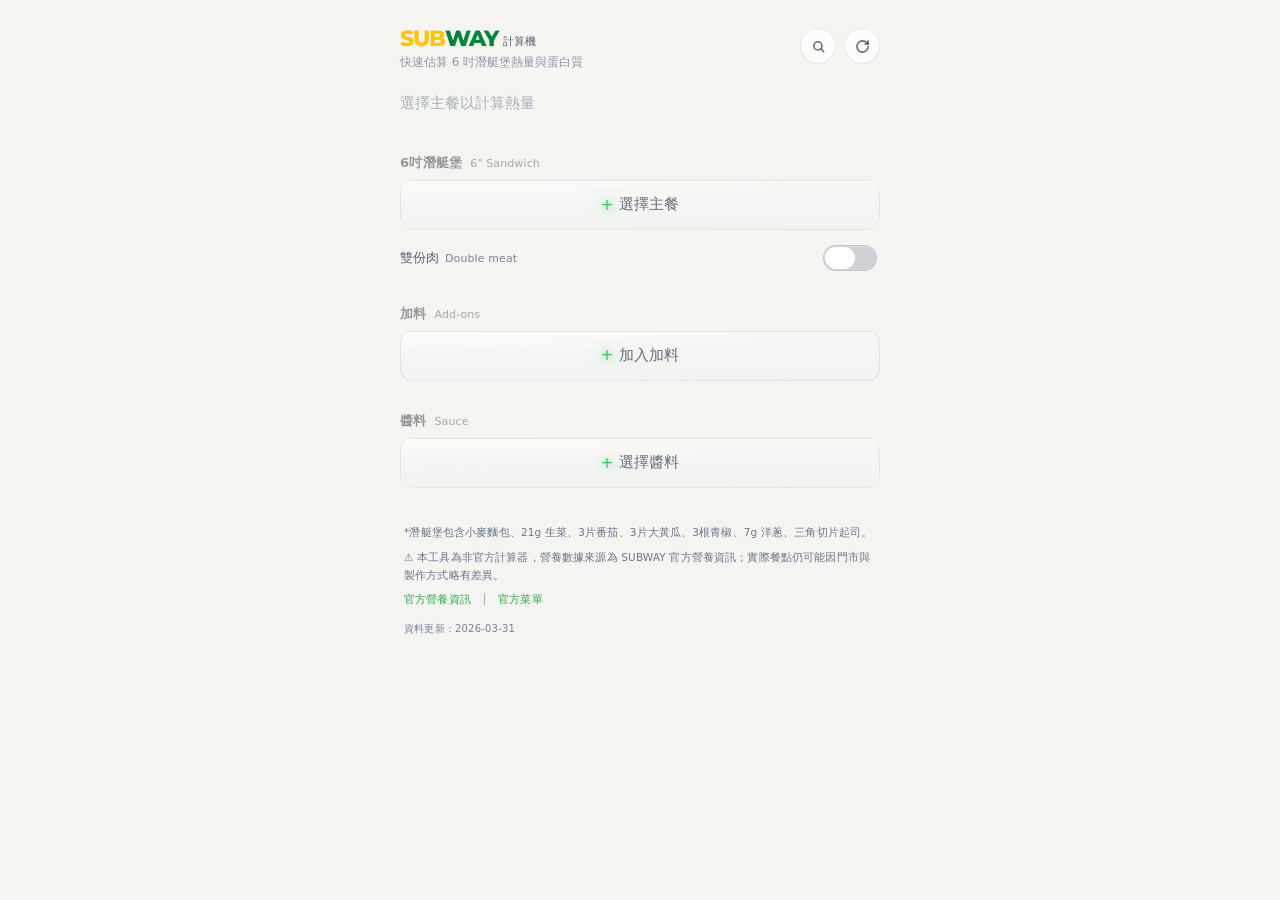
==== commit 4b00b6da: "Redesign UI toward modern 2026 style: result-first hero, semantic button groups - Replace sticky bot" ====
--- a/index.html
+++ b/index.html
@@ -11,7 +11,7 @@
 <link rel="apple-touch-icon" href="./icon-pwa.png" />
 
 <link href="https://fonts.googleapis.com/css2?family=Montserrat:wght@600;700;800&display=swap" rel="stylesheet">
-<link rel="stylesheet" href="styles.css?v=20260622b">
+<link rel="stylesheet" href="styles.css?v=20260624b">
 </head>
 
 <body>
@@ -48,6 +48,35 @@
   </div>
 </header>
 
+<div class="hero-result" id="heroResult">
+  <div class="hero-empty-state" id="heroEmptyState">選擇主餐以計算熱量</div>
+  <div class="hero-stats" id="heroStats" style="display:none;">
+    <div class="hero-numbers">
+      <div class="hero-cal-row">
+        <span class="hero-cal-val" id="heroCalVal">0</span><span class="hero-cal-unit">kcal</span>
+      </div>
+      <div class="hero-protein-row">
+        <span class="hero-protein-val" id="heroProVal">0</span><span class="hero-protein-label">g 蛋白質</span><span class="hero-efficiency" id="heroEfficiency"></span>
+      </div>
+    </div>
+    <div class="hero-actions">
+      <button id="copyShareBtn" class="hero-action-btn hero-action-btn--primary" type="button" aria-label="複製" title="複製" onclick="copyResultSummary()">
+        <svg class="hero-btn-icon" viewBox="0 0 24 24" fill="none" aria-hidden="true">
+          <rect x="9" y="9" width="10" height="10" rx="2" stroke="currentColor" stroke-width="2" stroke-linecap="round" stroke-linejoin="round"/>
+          <path d="M5 15V5a2 2 0 0 1 2-2h10" stroke="currentColor" stroke-width="2" stroke-linecap="round"/>
+        </svg>
+        <span class="hero-btn-text">複製</span>
+      </button>
+      <button id="saveComboBtn" class="hero-action-btn result-save-btn" type="button" aria-label="收藏" title="收藏" onclick="saveCurrentComboFromResult()">
+        <svg class="hero-btn-icon" viewBox="0 0 24 24" fill="none" aria-hidden="true">
+          <path class="hero-heart-path" stroke="currentColor" stroke-width="2" stroke-linecap="round" stroke-linejoin="round" d="M12 21.35l-1.45-1.32C5.4 15.36 2 12.28 2 8.5 2 5.42 4.42 3 7.5 3c1.74 0 3.41.81 4.5 2.09C13.09 3.81 14.76 3 16.5 3 19.58 3 22 5.42 22 8.5c0 3.78-3.4 6.86-8.55 11.54L12 21.35z"/>
+        </svg>
+        <span class="hero-btn-text">收藏</span>
+      </button>
+    </div>
+  </div>
+</div>
+
 <div class="builder-panel">
 
 <!-- 主餐 -->
@@ -108,19 +137,16 @@
   <div id="sauceSwipeHint" class="swipe-hint" style="display:none;">左滑刪除 Swipe to delete</div>
 </section>
 
-<details id="disclaimerDetail" class="footer-detail footer-detail-static footer-collapsible">
-  <summary class="footer-summary">ⓘ 非官方估算工具・說明與資料來源</summary>
-  <div class="footer-collapsible-body">
-    <p class="footer-line">*潛艇堡包含小麥麵包、21g 生菜、3片番茄、3片大黃瓜、3根青椒、7g 洋蔥、三角切片起司。</p>
-    <p class="footer-line">⚠️ 本工具為非官方計算器，營養數據來源為 SUBWAY 官方營養資訊；實際餐點仍可能因門市與製作方式略有差異。</p>
-    <p class="footer-links">
-      <a href="https://subway.com.tw/GoWeb2/include/meals-nutrition.html" target="_blank" rel="noopener noreferrer" class="footer-inline-link">官方營養資訊</a>
-      <span class="footer-link-sep">｜</span>
-      <a href="https://subway.com.tw/GoWeb2/include/index.php?Page=1&Cate02=%E6%BD%9B%E8%89%87%E5%A0%A1" target="_blank" rel="noopener noreferrer" class="footer-inline-link">官方菜單</a>
-    </p>
-    <p class="footer-version">資料更新：2026-03-31</p>
-  </div>
-</details>
+<div id="disclaimerDetail" class="footer-detail footer-detail-static">
+  <p class="footer-line">*潛艇堡包含小麥麵包、21g 生菜、3片番茄、3片大黃瓜、3根青椒、7g 洋蔥、三角切片起司。</p>
+  <p class="footer-line">⚠️ 本工具為非官方計算器，營養數據來源為 SUBWAY 官方營養資訊；實際餐點仍可能因門市與製作方式略有差異。</p>
+  <p class="footer-links">
+    <a href="https://subway.com.tw/GoWeb2/include/meals-nutrition.html" target="_blank" rel="noopener noreferrer" class="footer-inline-link">官方營養資訊</a>
+    <span class="footer-link-sep">｜</span>
+    <a href="https://subway.com.tw/GoWeb2/include/index.php?Page=1&Cate02=%E6%BD%9B%E8%89%87%E5%A0%A1" target="_blank" rel="noopener noreferrer" class="footer-inline-link">官方菜單</a>
+  </p>
+  <p class="footer-version">資料更新：2026-03-31</p>
+</div>
 </div>
 
 <!-- 結果 -->
@@ -174,6 +200,6 @@
     <div id="quickSearchItems" class="modal-items"></div>
   </div>
 </div>
-<script src="app.js?v=20260622b"></script>
+<script src="app.js?v=20260624b"></script>
 </body>
 </html>
--- a/styles.css
+++ b/styles.css
@@ -17,8 +17,8 @@
   --space-4: 16px;
   --space-5: 20px;
   --space-6: 24px;
-  --page-bg: #F2F2F7;
-  --html-bg: #F2F2F7;
+  --page-bg: #F4F4F1;
+  --html-bg: #F4F4F1;
   --result-surface: #FFFFFF;
   --result-text: #1C1C1E;
   --result-border: rgba(60, 60, 67, 0.14);
@@ -262,8 +262,8 @@
 }
 
 .section-subtitle {
-  color: rgba(130,134,142,0.9);
-  font-size: 13px;
+  color: rgba(130,134,142,0.7);
+  font-size: 11px;
   font-weight: 400;
   line-height: 1.34;
   letter-spacing: 0.01em;
@@ -459,29 +459,10 @@
   box-shadow: inset 0 0 0 1px rgba(35,41,51,0.1);
 }
 
-.modal-list-row {
-  padding: 12px;
-  border-bottom: 1px solid rgba(0,0,0,0.07);
-  cursor: pointer;
-  display: flex;
-  justify-content: space-between;
-  align-items: center;
-}
-
-.modal-empty-hint {
-  padding: 14px 12px;
-  font-size: 13px;
-  color: var(--kcal-muted);
-}
-
 .modal-item-title {
   font-weight: 500;
   line-height: 1.3;
   letter-spacing: 0.005em;
-}
-
-.modal-item-title--pad {
-  padding-right: 10px;
 }
 
 .modal-item-title.modal-title-break {
@@ -917,40 +898,6 @@
   padding: var(--space-1) var(--space-1) 0;
 }
 
-.footer-collapsible > .footer-summary {
-  cursor: pointer;
-  list-style: none;
-  display: inline-flex;
-  align-items: center;
-  gap: 6px;
-  font-size: 11px;
-  font-weight: 600;
-  color: #6c7589;
-  letter-spacing: 0.15px;
-  -webkit-tap-highlight-color: transparent;
-  padding: 4px 0;
-}
-
-.footer-collapsible > .footer-summary::-webkit-details-marker {
-  display: none;
-}
-
-.footer-collapsible > .footer-summary::after {
-  content: "⌄";
-  font-size: 13px;
-  line-height: 1;
-  transform: translateY(-2px);
-  transition: transform 0.2s ease;
-}
-
-.footer-collapsible[open] > .footer-summary::after {
-  transform: translateY(-1px) rotate(180deg);
-}
-
-.footer-collapsible-body {
-  margin-top: 8px;
-}
-
 .footer-line,
 .footer-links,
 .footer-subline,
@@ -1095,17 +1042,6 @@
   font-weight: 600;
   color: var(--result-text);
   margin-top: 0;
-  display: inline-flex;
-  align-items: center;
-  gap: 6px;
-}
-
-.result-flame-icon {
-  width: 19px;
-  height: 19px;
-  flex: 0 0 auto;
-  fill: #FF8A3D;
-  transform: translateY(-0.5px);
 }
 
 .result-hero-stat.stat-bump {
@@ -1434,8 +1370,7 @@
 #mainModal,
 #addonModal,
 #sauceModal,
-#quickSearchModal,
-#historyModal {
+#quickSearchModal {
   background: rgba(0,0,0,0.3) !important;
   backdrop-filter: none;
   -webkit-backdrop-filter: none;
@@ -1444,14 +1379,13 @@
 #mainModal > div,
 #addonModal > div,
 #sauceModal > div,
-#quickSearchModal > div,
-#historyModal > div {
-  background: rgba(240,242,248,0.48) !important;
+#quickSearchModal > div {
+  background: rgba(248,248,246,0.97) !important;
   color: #1C1C1E !important;
-  border: 1px solid rgba(255,255,255,0.88) !important;
+  border: 1px solid rgba(0,0,0,0.07) !important;
   border-bottom: none !important;
-  backdrop-filter: blur(64px) saturate(220%) brightness(1.06) !important;
-  -webkit-backdrop-filter: blur(64px) saturate(220%) brightness(1.06) !important;
+  backdrop-filter: none !important;
+  -webkit-backdrop-filter: none !important;
 }
 
 #mainCategoriesWrapper,
@@ -1462,16 +1396,14 @@
 #mainItems > div,
 #addonItems > div,
 #sauceItems > div,
-#quickSearchItems > div,
-#historyItems > div {
+#quickSearchItems > div {
   border-bottom: 1px solid rgba(0,0,0,0.07) !important;
 }
 
 #mainItems,
 #addonItems,
 #sauceItems,
-#quickSearchItems,
-#historyItems {
+#quickSearchItems {
   overflow-x: hidden !important;
 }
 
@@ -1479,31 +1411,6 @@
   opacity: 1;
   transform: translateX(-50%) translateY(0);
   animation: toastIn 0.36s var(--ease-spring);
-}
-
-.copy-toast--action {
-  display: inline-flex;
-  align-items: center;
-  gap: 14px;
-  padding: 9px 10px 9px 14px;
-  pointer-events: auto;
-}
-
-.copy-toast__action {
-  border: none;
-  background: transparent;
-  color: #5fd37d;
-  font-size: 13px;
-  font-weight: 700;
-  letter-spacing: 0.01em;
-  padding: 4px 6px;
-  margin: -4px 0;
-  cursor: pointer;
-  -webkit-tap-highlight-color: transparent;
-}
-
-.copy-toast__action:active {
-  opacity: 0.6;
 }
 
 @keyframes toastIn {
@@ -1718,20 +1625,18 @@
   #mainModal > div,
   #addonModal > div,
   #sauceModal > div,
-  #quickSearchModal > div,
-  #historyModal > div {
-    background: rgba(22,22,26,0.52) !important;
+  #quickSearchModal > div {
+    background: rgba(28,30,36,0.97) !important;
     color: #F2F2F7 !important;
-    border-color: rgba(255,255,255,0.16) !important;
-    backdrop-filter: blur(64px) saturate(200%) brightness(0.96) !important;
-    -webkit-backdrop-filter: blur(64px) saturate(200%) brightness(0.96) !important;
+    border-color: rgba(255,255,255,0.10) !important;
+    backdrop-filter: none !important;
+    -webkit-backdrop-filter: none !important;
   }
 
   #mainModal,
   #addonModal,
   #sauceModal,
-  #quickSearchModal,
-  #historyModal {
+  #quickSearchModal {
     background: rgba(0,0,0,0.5) !important;
   }
 
@@ -1743,20 +1648,17 @@
   #mainItems > div,
   #addonItems > div,
   #sauceItems > div,
-  #quickSearchItems > div,
-  #historyItems > div {
+  #quickSearchItems > div {
     border-bottom: 1px solid rgba(255,255,255,0.08) !important;
   }
 
   .picker-field {
-    background:
-      linear-gradient(135deg, rgba(255,255,255,0.1) 0%, rgba(255,255,255,0.04) 52%, rgba(144,169,188,0.08) 100%),
-      rgba(57,61,70,0.36) !important;
+    background: rgba(255,255,255,0.08) !important;
     color: rgba(242,242,247,0.94) !important;
-    border: 1px solid rgba(230,238,250,0.22) !important;
-    backdrop-filter: blur(28px) saturate(145%) !important;
-    -webkit-backdrop-filter: blur(28px) saturate(145%) !important;
-    box-shadow: inset 0 1px 0 rgba(255,255,255,0.14), 0 12px 30px rgba(0,0,0,0.16) !important;
+    border: 1px solid rgba(255,255,255,0.10) !important;
+    backdrop-filter: none !important;
+    -webkit-backdrop-filter: none !important;
+    box-shadow: none !important;
   }
 
   .picker-field:not(.picker-field--plus)::after {
@@ -1782,18 +1684,12 @@
   }
 
   .picker-field.picker-field--plus {
-    background:
-      linear-gradient(135deg, rgba(255,255,255,0.1) 0%, rgba(255,255,255,0.04) 52%, rgba(144,169,188,0.08) 100%),
-      rgba(57,61,70,0.34) !important;
-    border-color: rgba(230,238,250,0.22) !important;
-    box-shadow: inset 0 1px 0 rgba(255,255,255,0.14), 0 12px 30px rgba(0,0,0,0.16) !important;
+    background: rgba(255,255,255,0.08) !important;
+    border: 1px solid rgba(255,255,255,0.10) !important;
+    box-shadow: none !important;
   }
 
   .footer-detail {
-    color: #969ead;
-  }
-
-  .footer-collapsible > .footer-summary {
     color: #969ead;
   }
 
@@ -1871,10 +1767,6 @@
     color: #fff;
   }
 
-  .modal-list-row {
-    border-bottom-color: rgba(255,255,255,0.08);
-  }
-
   .footer-inline-link {
     color: #73d892;
   }
@@ -1927,12 +1819,7 @@
   overflow-x: hidden;
 }
 
-body.has-result {
-  /* --result-clearance is measured from the actual card height in JS so the
-     last picker row is never hidden behind the fixed result card, even when
-     the breakdown is expanded. Falls back to the old fixed value. */
-  padding-bottom: calc(var(--result-clearance, 148px) + env(safe-area-inset-bottom));
-}
+/* no sticky bar — no extra bottom padding needed */
 
 .app-shell {
   width: 100%;
@@ -1945,7 +1832,7 @@
   align-items: flex-start;
   justify-content: space-between;
   gap: var(--space-3);
-  margin: var(--space-1) 0 var(--space-4);
+  margin: 0 0 var(--space-2);
   padding-right: 0;
 }
 
@@ -1959,21 +1846,22 @@
 
 .logo {
   margin: 0;
-  font-size: clamp(28px, 8vw, 34px);
+  font-size: clamp(18px, 5.5vw, 22px);
   line-height: 1;
 }
 
 .logo .title-sub {
-  margin-left: 6px;
-  font-size: 16px;
+  margin-left: 5px;
+  font-size: 11px;
 }
 
 .app-tagline {
-  margin: var(--space-2) 0 0;
+  margin: var(--space-1) 0 0;
   color: #667085;
-  font-size: 13px;
-  font-weight: 560;
+  font-size: 12px;
+  font-weight: 500;
   letter-spacing: 0;
+  opacity: 0.7;
 }
 
 .top-actions {
@@ -1984,16 +1872,178 @@
   flex: 0 0 auto;
 }
 
+/* ── Hero result ── */
+.hero-result {
+  padding: 8px 0 16px;
+  min-height: 72px;
+  display: flex;
+  align-items: flex-start;
+}
+
+.hero-empty-state {
+  color: #aab0bb;
+  font-size: 15px;
+  font-weight: 500;
+  padding-top: 10px;
+}
+
+.hero-stats {
+  display: flex;
+  flex-direction: row;
+  align-items: flex-end;
+  justify-content: space-between;
+  width: 100%;
+  gap: 12px;
+}
+
+.hero-numbers {
+  display: flex;
+  flex-direction: column;
+  gap: 4px;
+}
+
+.hero-actions {
+  display: flex;
+  align-items: center;
+  gap: 6px;
+  flex-shrink: 0;
+  padding-bottom: 3px;
+}
+
+.hero-action-btn {
+  display: inline-flex;
+  align-items: center;
+  gap: 5px;
+  height: 28px;
+  padding: 0 11px;
+  border-radius: 999px;
+  border: 1px solid rgba(0,0,0,0.08);
+  background: rgba(0,0,0,0.04);
+  color: rgba(43,50,64,0.68);
+  font-size: 13px;
+  font-weight: 500;
+  white-space: nowrap;
+  cursor: pointer;
+  transition: background 0.12s ease, border-color 0.12s ease, color 0.12s ease;
+  -webkit-tap-highlight-color: transparent;
+  box-shadow: none;
+}
+
+.hero-action-btn:hover {
+  background: rgba(0,0,0,0.07);
+  border-color: rgba(0,0,0,0.12);
+}
+
+.hero-action-btn:active {
+  background: rgba(0,0,0,0.10);
+}
+
+.hero-btn-icon {
+  width: 13px;
+  height: 13px;
+  flex-shrink: 0;
+}
+
+.hero-btn-text {
+  line-height: 1;
+}
+
+.hero-action-btn--primary {
+  background: rgba(0,0,0,0.08);
+  border-color: rgba(0,0,0,0.13);
+  color: rgba(43,50,64,0.85);
+  font-weight: 600;
+}
+
+.hero-action-btn--primary:hover {
+  background: rgba(0,0,0,0.12);
+}
+
+.result-save-btn.saved {
+  color: var(--ios-green-btn);
+  border-color: rgba(52,199,89,0.28);
+  background: rgba(52,199,89,0.08);
+}
+
+.result-save-btn.saved .hero-heart-path {
+  fill: currentColor;
+}
+
+.result-save-btn:disabled {
+  opacity: 0.32;
+  cursor: default;
+}
+
+.hero-cal-row {
+  display: flex;
+  align-items: baseline;
+  gap: 6px;
+  line-height: 1;
+}
+
+.hero-cal-val {
+  font-size: 56px;
+  font-weight: 700;
+  letter-spacing: -2px;
+  color: #1C1C1E;
+  line-height: 1;
+  font-variant-numeric: tabular-nums;
+}
+
+.hero-cal-unit {
+  font-size: 18px;
+  font-weight: 500;
+  color: #8E8E93;
+  letter-spacing: 0;
+}
+
+.hero-protein-row {
+  display: flex;
+  align-items: baseline;
+  gap: 4px;
+  margin-top: 2px;
+}
+
+.hero-protein-val {
+  font-size: 20px;
+  font-weight: 600;
+  color: var(--ios-green-btn);
+  font-variant-numeric: tabular-nums;
+}
+
+.hero-protein-label {
+  font-size: 14px;
+  font-weight: 500;
+  color: var(--ios-green-btn);
+  opacity: 0.85;
+}
+
+.hero-efficiency {
+  font-size: 12px;
+  color: #8E8E93;
+  font-weight: 400;
+  margin-left: 6px;
+}
+
+.hero-stats {
+  animation: heroStatsIn 0.3s cubic-bezier(.22,.61,.36,1);
+}
+
+@keyframes heroStatsIn {
+  from { opacity: 0; transform: translateY(6px); }
+  to   { opacity: 1; transform: translateY(0); }
+}
+
 .icon-symbol-btn,
 .reset-btn,
 .result-copy-btn {
-  width: 40px;
-  height: 40px;
+  width: 36px;
+  height: 36px;
   border-radius: 999px;
-  background: #FFFFFF;
-  border: 1px solid rgba(0,0,0,0.1);
-  color: rgba(43,50,64,0.82);
-  box-shadow: 0 2px 8px rgba(0,0,0,0.08);
+  background: #fcfcfa;
+  border: 1px solid rgba(0,0,0,0.07);
+  color: rgba(43,50,64,0.72);
+  box-shadow: none;
   backdrop-filter: none;
   -webkit-backdrop-filter: none;
 }
@@ -2011,23 +2061,17 @@
 
 .builder-panel {
   display: grid;
-  gap: var(--space-4);
+  gap: 18px;
 }
 
 .option-section {
   margin: 0;
-  padding: var(--space-4);
-  border-radius: 20px;
-  background: #FFFFFF;
-  border: none;
-  box-shadow: 0 1px 4px rgba(0,0,0,0.06), 0 4px 16px rgba(0,0,0,0.05);
-  overflow: hidden;
-  isolation: isolate;
+  padding: var(--space-2) 0;
   position: relative;
 }
 
 .section-head {
-  margin-bottom: var(--space-2);
+  margin-bottom: var(--space-1);
   position: relative;
   z-index: 3;
 }
@@ -2040,15 +2084,17 @@
 }
 
 .section-title {
-  font-size: 16px;
+  font-size: 13px;
+  font-weight: 600;
+  opacity: 0.52;
+  letter-spacing: 0.02em;
+  text-transform: uppercase;
 }
 
 .section-toggle-under {
   justify-content: space-between;
   margin-top: var(--space-3);
-  padding: var(--space-3);
-  border-radius: 14px;
-  background: #F2F2F7;
+  padding: 0;
 }
 
 .stack-gap {
@@ -2073,22 +2119,20 @@
 }
 
 .picker-field {
-  min-height: 52px;
-  padding: 13px 14px;
-  border-radius: 14px;
-  background:
-    linear-gradient(180deg, rgba(255,255,255,0.26) 0%, rgba(230,236,245,0.16) 100%),
-    radial-gradient(125% 125% at 8% -20%, rgba(255,255,255,0.68) 0%, rgba(255,255,255,0) 62%);
+  min-height: 50px;
+  padding: 12px 14px;
+  border-radius: 12px;
+  background: #fcfcfa;
   border: 1px solid rgba(0,0,0,0.07);
-  box-shadow: 0 1px 3px rgba(0,0,0,0.05);
+  box-shadow: none;
   backdrop-filter: none;
   -webkit-backdrop-filter: none;
-  transition: transform 0.16s ease, border-color 0.16s ease, background 0.16s ease, box-shadow 0.16s ease;
+  transition: transform 0.14s ease, border-color 0.14s ease;
 }
 
 .picker-field:hover {
   transform: translateY(-1px);
-  border-color: rgba(47,168,79,0.36);
+  border-color: rgba(0,0,0,0.13);
 }
 
 .picker-field--plus {
@@ -2148,9 +2192,31 @@
   bottom: 12px;
   max-width: calc(1020px - 32px);
   margin: 0 auto;
-  border-radius: 20px;
-  padding: 14px 14px calc(14px + env(safe-area-inset-bottom));
-  box-shadow: 0 18px 44px rgba(30,34,44,0.18), inset 0 1px 0 rgba(255,255,255,0.7);
+  border-radius: 16px;
+  padding: 0 14px calc(env(safe-area-inset-bottom));
+  box-shadow: 0 4px 24px rgba(30,34,44,0.10), inset 0 1px 0 rgba(255,255,255,0.6);
+  min-height: 60px;
+}
+
+.result-action-bar {
+  display: flex;
+  align-items: center;
+  justify-content: space-between;
+  gap: 8px;
+  min-height: 60px;
+  padding: 10px 0;
+}
+
+.result-compact-line {
+  font-size: 14px;
+  font-weight: 600;
+  color: var(--result-muted);
+  letter-spacing: 0.01em;
+  flex: 1;
+  min-width: 0;
+  white-space: nowrap;
+  overflow: hidden;
+  text-overflow: ellipsis;
 }
 
 .result strong {
@@ -2190,18 +2256,15 @@
   transform: translateY(calc(100% + 28px));
   transition: transform var(--motion-slow) var(--ease-spring);
   will-change: transform;
-  /* Liquid glass */
-  background: rgba(240,242,248,0.48);
+  background: rgba(248,248,246,0.97);
   color: #1C1C1E;
-  border: 1px solid rgba(255,255,255,0.88);
+  border: 1px solid rgba(0,0,0,0.07);
   border-bottom: 0;
   box-shadow:
-    inset 0 1.5px 0 rgba(255,255,255,0.98),
-    inset 0 0 0 1px rgba(255,255,255,0.22),
-    0 -8px 48px rgba(0,0,0,0.13),
-    0 -1px 12px rgba(0,0,0,0.08);
-  backdrop-filter: blur(64px) saturate(220%) brightness(1.06);
-  -webkit-backdrop-filter: blur(64px) saturate(220%) brightness(1.06);
+    0 -4px 24px rgba(0,0,0,0.08),
+    0 -1px 6px rgba(0,0,0,0.04);
+  backdrop-filter: none;
+  -webkit-backdrop-filter: none;
   overflow: hidden;
   isolation: isolate;
 }
@@ -2279,13 +2342,6 @@
   display: none;
 }
 
-/* Keep each category on one line and let the row scroll horizontally instead
-   of squeezing labels like "豬肉冷切" / "海鮮素食" into two cramped lines. */
-.modal-categories button {
-  flex: 0 0 auto;
-  white-space: nowrap;
-}
-
 .modal-items {
   flex: 1;
   min-height: 0;
@@ -2463,15 +2519,14 @@
   }
 
   .app-header {
-    flex-direction: row;
-    align-items: flex-start;
+    flex-direction: column;
+    gap: var(--space-3);
   }
 
   .app-header .top-actions {
     position: static;
-    align-self: flex-start;
+    align-self: stretch;
     justify-content: flex-end;
-    flex-shrink: 0;
   }
 }
 
@@ -2480,31 +2535,48 @@
     color: #a6adbb;
   }
 
+  .hero-cal-val {
+    color: #F2F2F7;
+  }
+
+  .hero-empty-state {
+    color: #5a6070;
+  }
+
+  .hero-action-btn {
+    background: rgba(255,255,255,0.07);
+    border-color: rgba(255,255,255,0.10);
+    color: rgba(242,242,247,0.72);
+  }
+
+  .hero-action-btn:hover {
+    background: rgba(255,255,255,0.12);
+    border-color: rgba(255,255,255,0.16);
+  }
+
   .icon-symbol-btn,
   .reset-btn,
   .result-copy-btn {
-    background: rgba(74,78,88,0.44);
-    border-color: rgba(230,238,250,0.22);
+    background: rgba(255,255,255,0.08);
+    border-color: rgba(255,255,255,0.10);
     color: #F2F2F7;
-    box-shadow: inset 0 1px 0 rgba(255,255,255,0.16), 0 12px 28px rgba(0,0,0,0.28);
-    backdrop-filter: blur(24px) saturate(145%);
-    -webkit-backdrop-filter: blur(24px) saturate(145%);
+    box-shadow: none;
+    backdrop-filter: none;
+    -webkit-backdrop-filter: none;
   }
 
   .option-section {
-    background:
-      linear-gradient(135deg, rgba(255,255,255,0.12) 0%, rgba(255,255,255,0.04) 48%, rgba(98,134,154,0.1) 100%),
-      rgba(46,50,59,0.46);
-    border: 1px solid rgba(230,238,250,0.22);
-    box-shadow: inset 0 1px 0 rgba(255,255,255,0.14), 0 18px 46px rgba(0,0,0,0.34);
-    backdrop-filter: blur(30px) saturate(145%);
-    -webkit-backdrop-filter: blur(30px) saturate(145%);
+    background: none;
+    border: none;
+    box-shadow: none;
+    backdrop-filter: none;
+    -webkit-backdrop-filter: none;
   }
 
   .section-toggle-under {
-    background: rgba(57,61,70,0.34);
-    border: 1px solid rgba(230,238,250,0.12);
-    box-shadow: inset 0 1px 0 rgba(255,255,255,0.08);
+    background: none;
+    border: none;
+    box-shadow: none;
   }
 
   .double-meat-label {
@@ -2525,16 +2597,14 @@
   }
 
   .sheet-panel {
-    background: rgba(22,22,26,0.52);
+    background: rgba(28,30,36,0.97);
     color: #F2F2F7;
-    border-color: rgba(255,255,255,0.16);
+    border-color: rgba(255,255,255,0.10);
     box-shadow:
-      inset 0 1.5px 0 rgba(255,255,255,0.18),
-      inset 0 0 0 1px rgba(255,255,255,0.06),
-      0 -8px 48px rgba(0,0,0,0.5),
-      0 -1px 12px rgba(0,0,0,0.3);
-    backdrop-filter: blur(64px) saturate(200%) brightness(0.96);
-    -webkit-backdrop-filter: blur(64px) saturate(200%) brightness(0.96);
+      0 -4px 24px rgba(0,0,0,0.32),
+      0 -1px 6px rgba(0,0,0,0.18);
+    backdrop-filter: none;
+    -webkit-backdrop-filter: none;
   }
   .sheet-panel::after {
     background: linear-gradient(
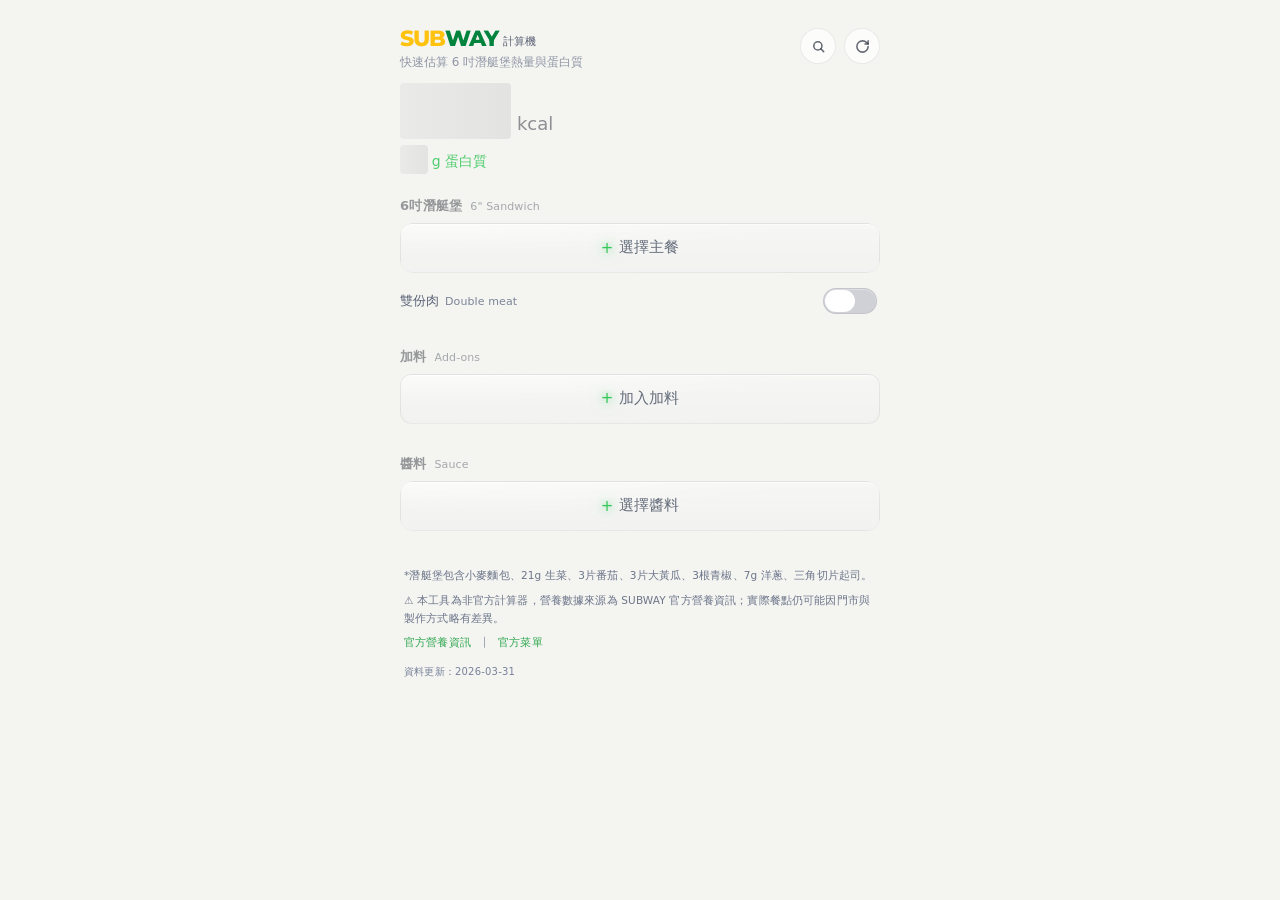
==== commit 76d7b00f: "Apply skeleton-design pattern to hero result section Replace the separate empty-state div + display:" ====
--- a/index.html
+++ b/index.html
@@ -49,14 +49,13 @@
 </header>
 
 <div class="hero-result" id="heroResult">
-  <div class="hero-empty-state" id="heroEmptyState">選擇主餐以計算熱量</div>
-  <div class="hero-stats" id="heroStats" style="display:none;">
+  <div class="hero-stats hero-skeleton" id="heroStats">
     <div class="hero-numbers">
       <div class="hero-cal-row">
-        <span class="hero-cal-val" id="heroCalVal">0</span><span class="hero-cal-unit">kcal</span>
+        <span class="hero-cal-val" id="heroCalVal">000</span><span class="hero-cal-unit">kcal</span>
       </div>
       <div class="hero-protein-row">
-        <span class="hero-protein-val" id="heroProVal">0</span><span class="hero-protein-label">g 蛋白質</span><span class="hero-efficiency" id="heroEfficiency"></span>
+        <span class="hero-protein-val" id="heroProVal">00</span><span class="hero-protein-label">g 蛋白質</span><span class="hero-efficiency" id="heroEfficiency"></span>
       </div>
     </div>
     <div class="hero-actions">
--- a/styles.css
+++ b/styles.css
@@ -1808,6 +1808,35 @@
 
 }
 
+/* ── Hero skeleton ── */
+.hero-stats.hero-skeleton .hero-cal-val,
+.hero-stats.hero-skeleton .hero-protein-val {
+  color: transparent !important;
+  -webkit-text-fill-color: transparent !important;
+  background: linear-gradient(
+    90deg,
+    rgba(142,142,147,0.10) 0%,
+    rgba(142,142,147,0.20) 50%,
+    rgba(142,142,147,0.10) 100%
+  ) !important;
+  background-size: 300% 100% !important;
+  border-radius: 4px !important;
+  animation: skel-shimmer 2.2s ease-in-out infinite !important;
+}
+
+.hero-stats.hero-skeleton .hero-efficiency {
+  visibility: hidden;
+}
+
+.hero-stats.hero-skeleton .hero-actions {
+  visibility: hidden;
+}
+
+@keyframes skel-shimmer {
+  0%   { background-position: -100% 0; }
+  100% { background-position:  100% 0; }
+}
+
 /* UX refresh */
 * {
   box-sizing: border-box;
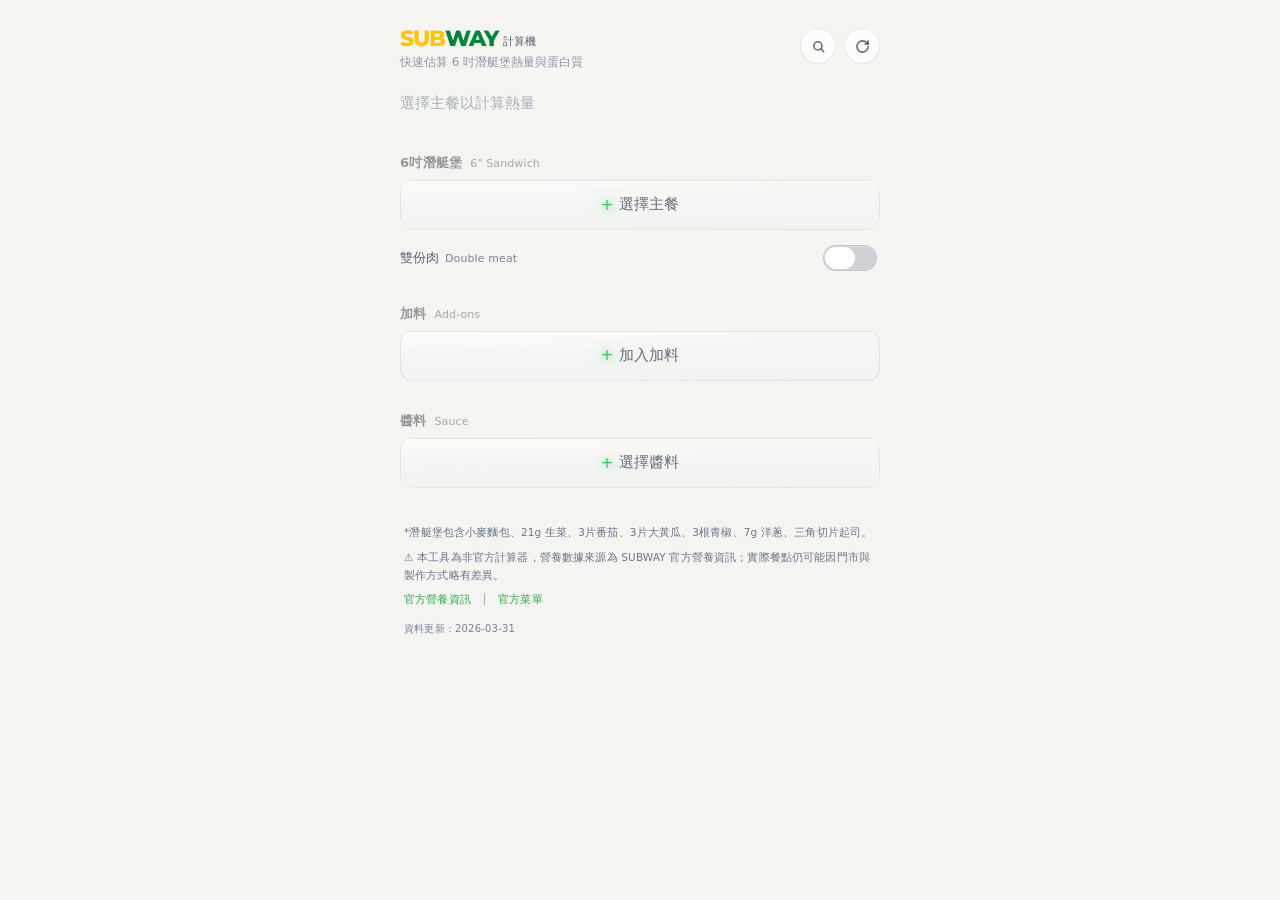
==== commit 41d5d9c7: "Revert skeleton: restore original empty state for hero section Skeleton shimmer is for async loading" ====
--- a/index.html
+++ b/index.html
@@ -49,13 +49,14 @@
 </header>
 
 <div class="hero-result" id="heroResult">
-  <div class="hero-stats hero-skeleton" id="heroStats">
+  <div class="hero-empty-state" id="heroEmptyState">選擇主餐以計算熱量</div>
+  <div class="hero-stats" id="heroStats" style="display:none;">
     <div class="hero-numbers">
       <div class="hero-cal-row">
-        <span class="hero-cal-val" id="heroCalVal">000</span><span class="hero-cal-unit">kcal</span>
+        <span class="hero-cal-val" id="heroCalVal">0</span><span class="hero-cal-unit">kcal</span>
       </div>
       <div class="hero-protein-row">
-        <span class="hero-protein-val" id="heroProVal">00</span><span class="hero-protein-label">g 蛋白質</span><span class="hero-efficiency" id="heroEfficiency"></span>
+        <span class="hero-protein-val" id="heroProVal">0</span><span class="hero-protein-label">g 蛋白質</span><span class="hero-efficiency" id="heroEfficiency"></span>
       </div>
     </div>
     <div class="hero-actions">
--- a/styles.css
+++ b/styles.css
@@ -1808,35 +1808,6 @@
 
 }
 
-/* ── Hero skeleton ── */
-.hero-stats.hero-skeleton .hero-cal-val,
-.hero-stats.hero-skeleton .hero-protein-val {
-  color: transparent !important;
-  -webkit-text-fill-color: transparent !important;
-  background: linear-gradient(
-    90deg,
-    rgba(142,142,147,0.10) 0%,
-    rgba(142,142,147,0.20) 50%,
-    rgba(142,142,147,0.10) 100%
-  ) !important;
-  background-size: 300% 100% !important;
-  border-radius: 4px !important;
-  animation: skel-shimmer 2.2s ease-in-out infinite !important;
-}
-
-.hero-stats.hero-skeleton .hero-efficiency {
-  visibility: hidden;
-}
-
-.hero-stats.hero-skeleton .hero-actions {
-  visibility: hidden;
-}
-
-@keyframes skel-shimmer {
-  0%   { background-position: -100% 0; }
-  100% { background-position:  100% 0; }
-}
-
 /* UX refresh */
 * {
   box-sizing: border-box;
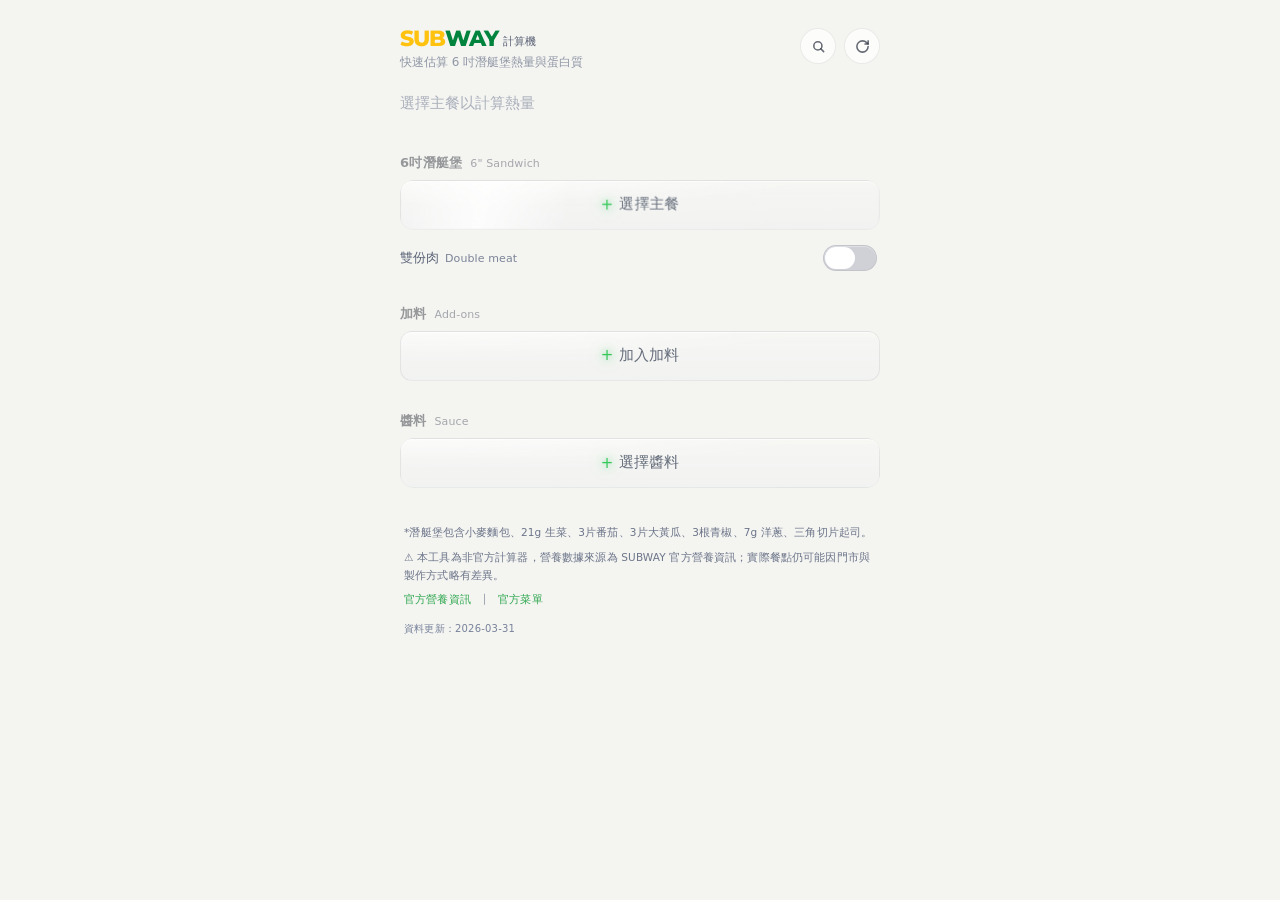
==== commit 33ffb766: "Add 6 iOS-style micro-animations from design handoff Heart-burst on save, fly-in calorie pill for ad" ====
--- a/index.html
+++ b/index.html
@@ -128,6 +128,7 @@
   <div id="sauce1Picker" class="picker-field picker-field-fill picker-field--placeholder picker-field--plus" role="button" tabindex="0" onclick="openSauce1Picker()">
     選擇醬料
   </div>
+  <span class="sauce-row-kcal" data-role="sauce-kcal" hidden><span data-role="sauce-kcal-num">0</span> kcal<span class="sauce-half-badge" data-role="sauce-half-badge" hidden>½</span></span>
 </div>
 <input type="hidden" id="sauce1" value="">
   <div id="sauce2EmptyPicker" class="picker-field picker-field--placeholder picker-field--plus stack-gap" role="button" tabindex="0" onclick="addSauce2()" style="display:none;">
--- a/styles.css
+++ b/styles.css
@@ -251,6 +251,44 @@
 
 .section-picker-top {
   margin-top: var(--space-2);
+  position: relative;
+}
+
+/* 06 Sauce split — kcal readout overlaid on the right edge of a sauce row */
+.sauce-row-kcal {
+  position: absolute;
+  right: 14px;
+  top: 50%;
+  transform: translateY(-50%);
+  font-size: 12px;
+  color: #8E8E93;
+  font-variant-numeric: tabular-nums;
+  display: flex;
+  align-items: center;
+  gap: 5px;
+  pointer-events: none;
+}
+
+.sauce-row-kcal[hidden] {
+  display: none;
+}
+
+.sauce-half-badge {
+  display: inline-flex;
+  align-items: center;
+  justify-content: center;
+  min-width: 22px;
+  height: 22px;
+  border-radius: 999px;
+  background: rgba(52,199,89,0.12);
+  border: 1px solid rgba(52,199,89,0.3);
+  color: #1f8f44;
+  font-size: 11px;
+  font-weight: 700;
+}
+
+.sauce-half-badge[hidden] {
+  display: none;
 }
 
 .section-title {
@@ -1988,6 +2026,8 @@
   color: #1C1C1E;
   line-height: 1;
   font-variant-numeric: tabular-nums;
+  display: inline-flex;
+  align-items: baseline;
 }
 
 .hero-cal-unit {
@@ -1995,6 +2035,53 @@
   font-weight: 500;
   color: #8E8E93;
   letter-spacing: 0;
+  display: inline-block;
+}
+
+/* 03 Odometer — one overflow-hidden window per digit, inner column scrolls via transform */
+.odo-strip {
+  display: inline-block;
+  overflow: hidden;
+  height: 1em;
+  width: 0.58em;
+  vertical-align: baseline;
+  transition: opacity 0.3s ease, transform 0.3s ease;
+}
+
+.odo-strip-enter {
+  opacity: 0;
+  transform: translateY(8px);
+}
+
+.odo-col {
+  display: flex;
+  flex-direction: column;
+  transition: transform 0.75s var(--ease-spring);
+}
+
+.odo-digit-cell {
+  height: 1em;
+  display: flex;
+  align-items: center;
+  justify-content: center;
+}
+
+.odo-decimal {
+  display: inline-block;
+}
+
+/* 02 Fly-in calorie pill */
+.addon-fly-pill {
+  position: fixed;
+  z-index: 11500;
+  pointer-events: none;
+  background: var(--ios-green-btn);
+  color: #fff;
+  font: 600 13px -apple-system, BlinkMacSystemFont, sans-serif;
+  padding: 5px 10px;
+  border-radius: 999px;
+  box-shadow: 0 4px 14px rgba(52,199,89,0.4);
+  white-space: nowrap;
 }
 
 .hero-protein-row {
@@ -2159,6 +2246,42 @@
   content: none;
 }
 
+/* 05 Empty-state breathing — main-picker only, stops once a main is selected */
+@keyframes emptyBreathe {
+  0%, 100% { transform: scale(1); }
+  50% { transform: scale(1.014); }
+}
+
+@keyframes plusGlow {
+  0%, 100% { text-shadow: 0 0 6px rgba(52,199,89,0.4), 0 0 14px rgba(52,199,89,0.18); opacity: 0.8; }
+  50% { text-shadow: 0 0 10px rgba(52,199,89,0.95), 0 0 26px rgba(52,199,89,0.55); opacity: 1; }
+}
+
+@keyframes shimmerSweep {
+  0% { transform: translateX(-220%) skewX(-14deg); }
+  55%, 100% { transform: translateX(480%) skewX(-14deg); }
+}
+
+#mainPicker.picker-field--placeholder {
+  animation: emptyBreathe 2.8s ease-in-out infinite;
+}
+
+#mainPicker.picker-field--placeholder.picker-field--plus::before {
+  animation: plusGlow 2.8s ease-in-out infinite;
+}
+
+#mainPicker.picker-field--placeholder::after {
+  content: "";
+  position: absolute;
+  top: 0;
+  bottom: 0;
+  left: 0;
+  width: 34%;
+  background: linear-gradient(105deg, transparent 0%, rgba(255,255,255,0.75) 50%, transparent 100%);
+  animation: shimmerSweep 3.8s ease-in-out infinite;
+  pointer-events: none;
+}
+
 .swipe-clear-btn {
   border-radius: 14px;
 }
@@ -2221,6 +2344,26 @@
 
 .result strong {
   font-size: inherit;
+}
+
+/* 04 Sheet push-back — .app-shell is a sibling of every .sheet-modal, not an
+   ancestor, so this transform can't disturb their own position:fixed panels.
+   .top-actions/.result are fixed *inside* .app-shell though, so a transform on
+   it would become their containing block and re-anchor their fixed offsets —
+   fade them out for the duration instead of letting that happen. */
+body.modal-open .app-shell {
+  transform: scale(0.94) translateY(10px);
+  border-radius: 20px;
+  filter: brightness(0.94);
+  transform-origin: 50% 0%;
+  transition: transform var(--motion-slow) var(--ease-spring), border-radius var(--motion-slow) ease, filter var(--motion-slow) ease;
+}
+
+body.modal-open .top-actions,
+body.modal-open .result {
+  opacity: 0;
+  pointer-events: none;
+  transition: opacity var(--motion-fast) ease;
 }
 
 .sheet-modal {
@@ -2592,6 +2735,10 @@
     text-shadow: 0 0 8px rgba(94,218,128,0.75), 0 0 20px rgba(94,218,128,0.38);
   }
 
+  #mainPicker.picker-field--placeholder::after {
+    background: linear-gradient(105deg, transparent 0%, rgba(255,255,255,0.14) 50%, transparent 100%);
+  }
+
   .sheet-modal {
     background: rgba(14,16,20,0.48);
   }
